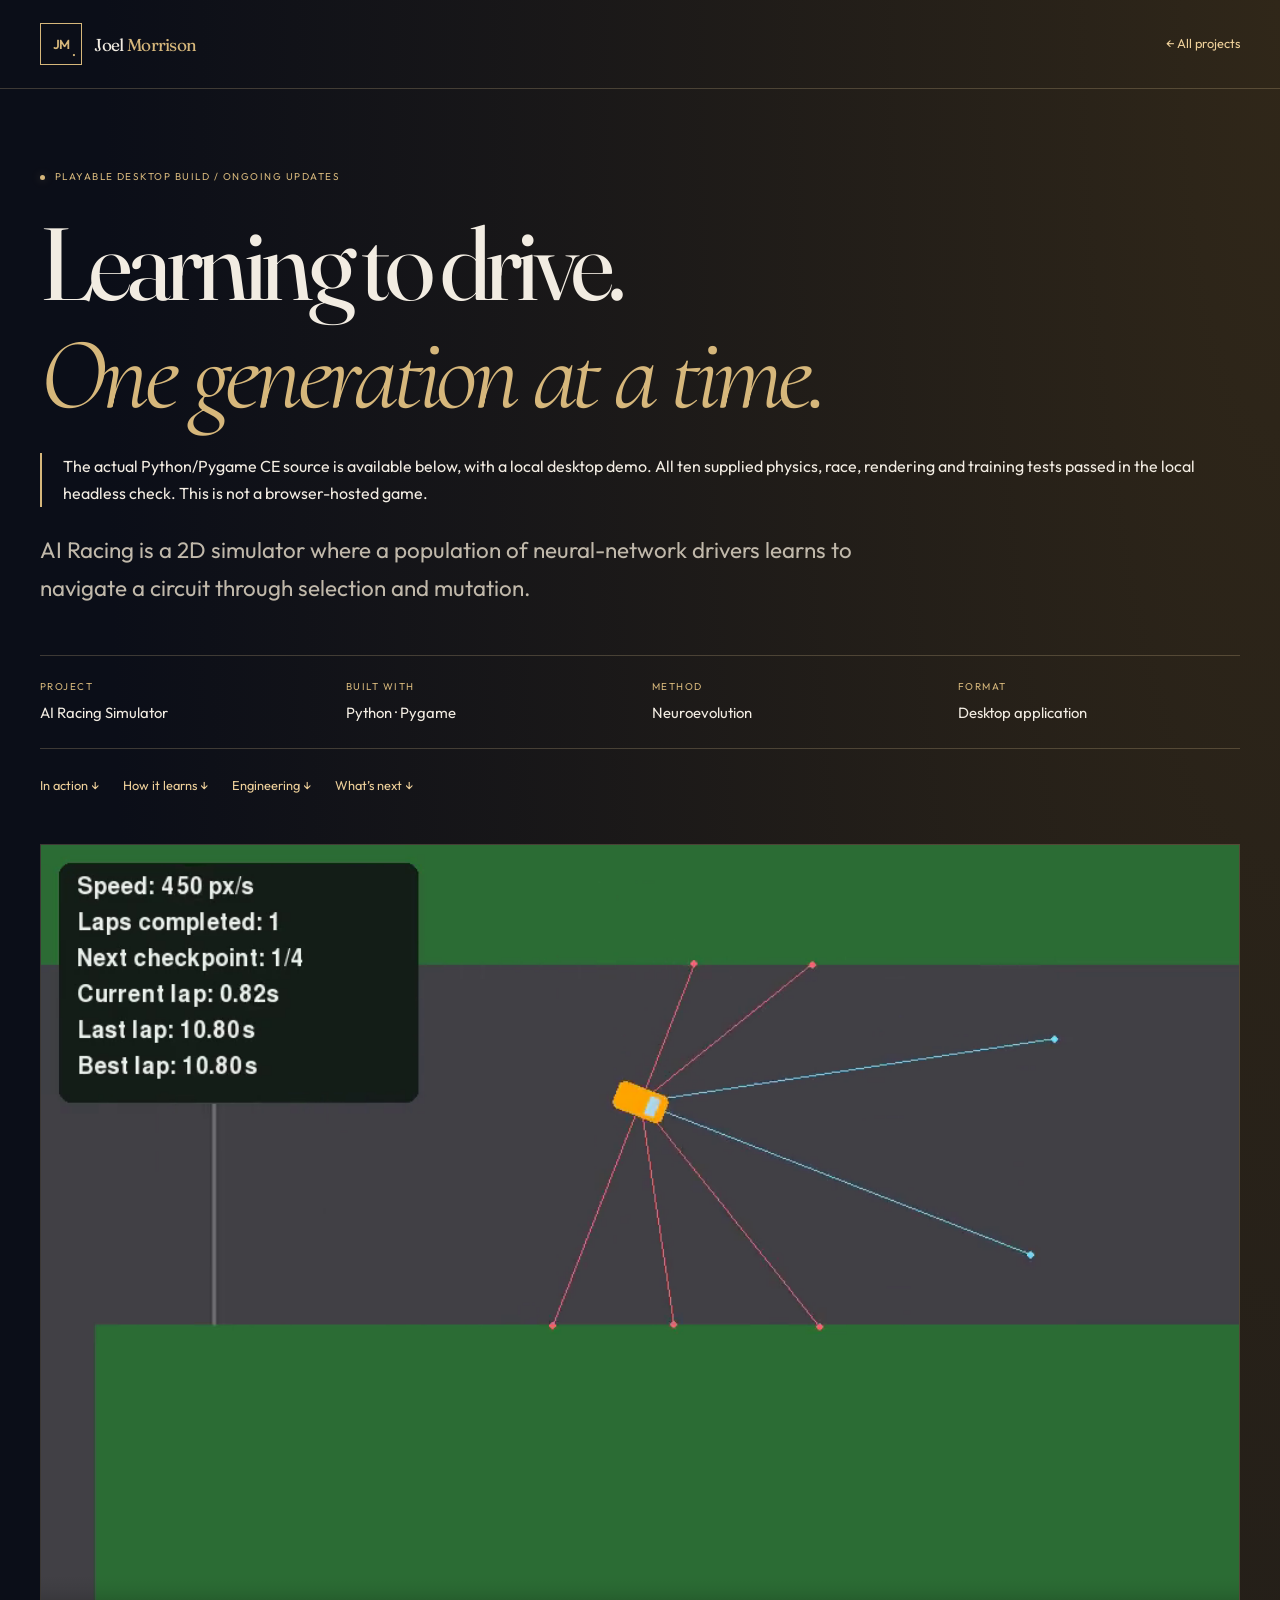
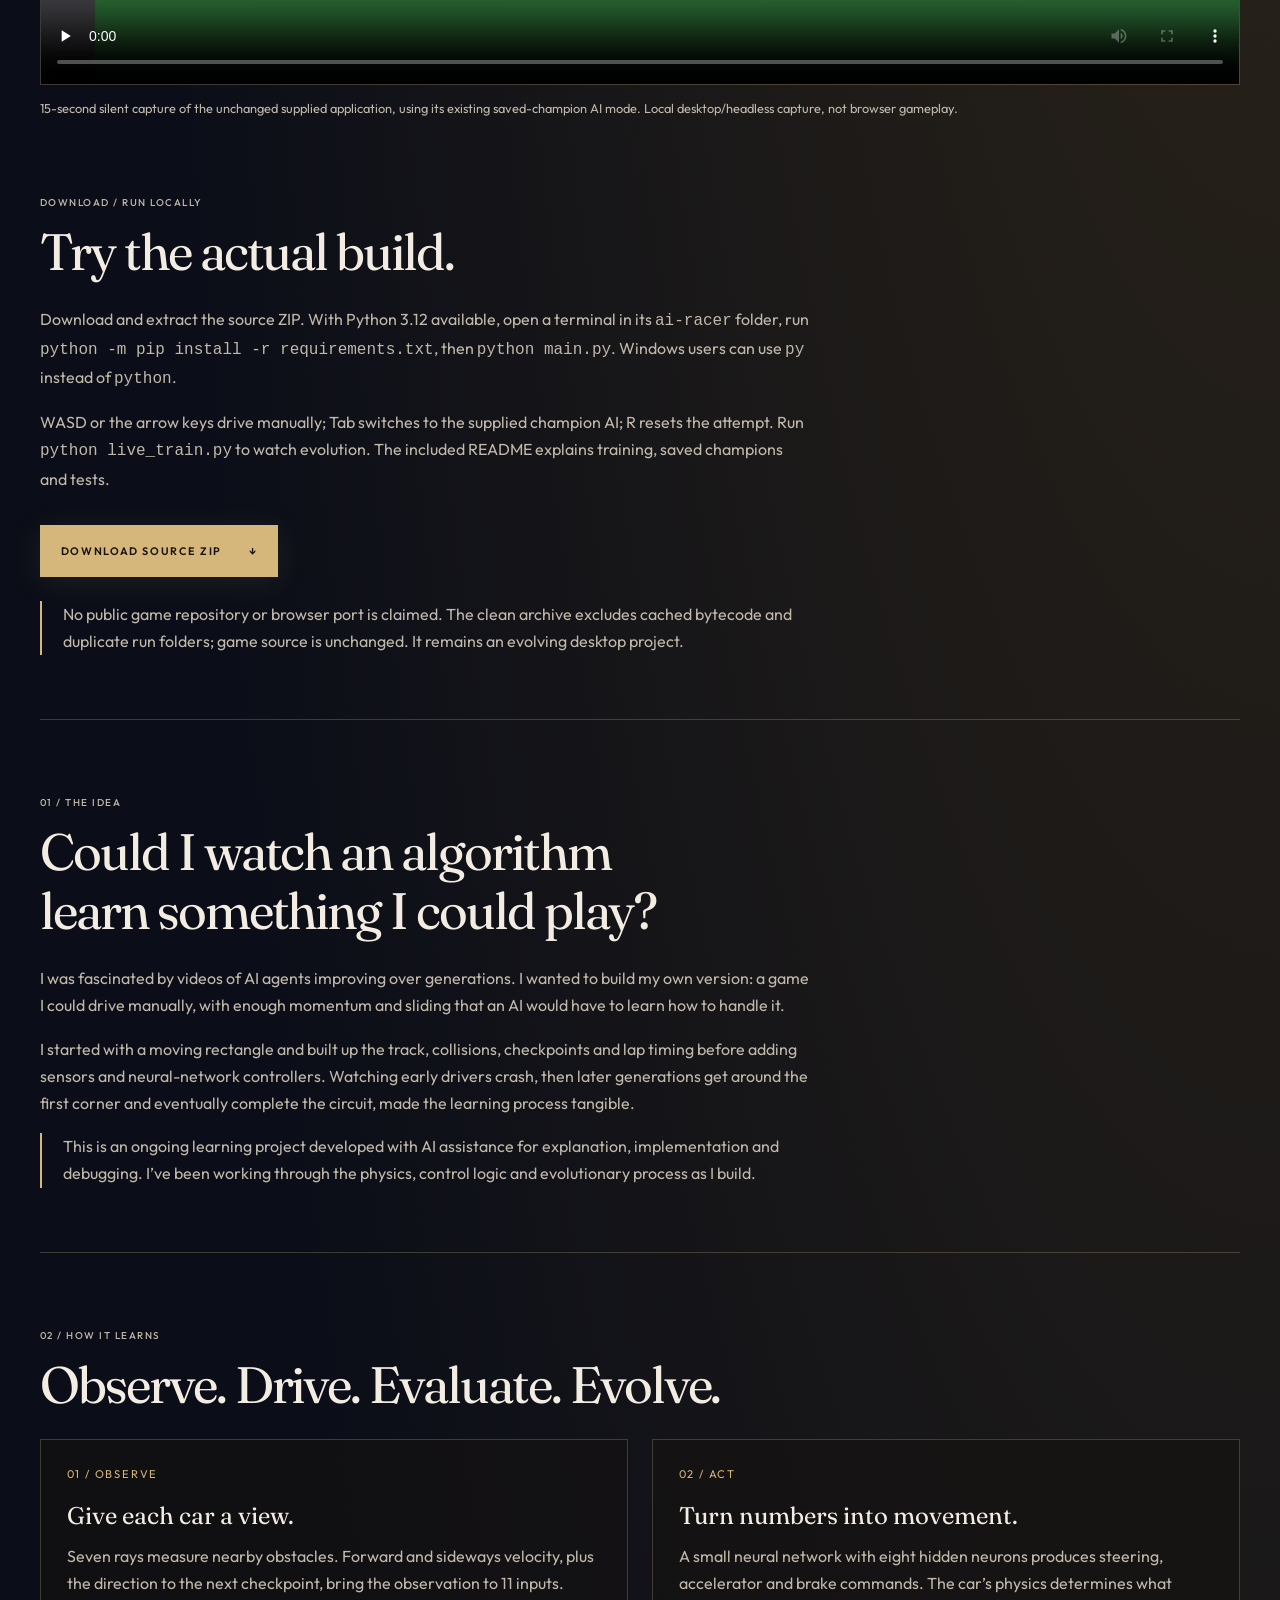
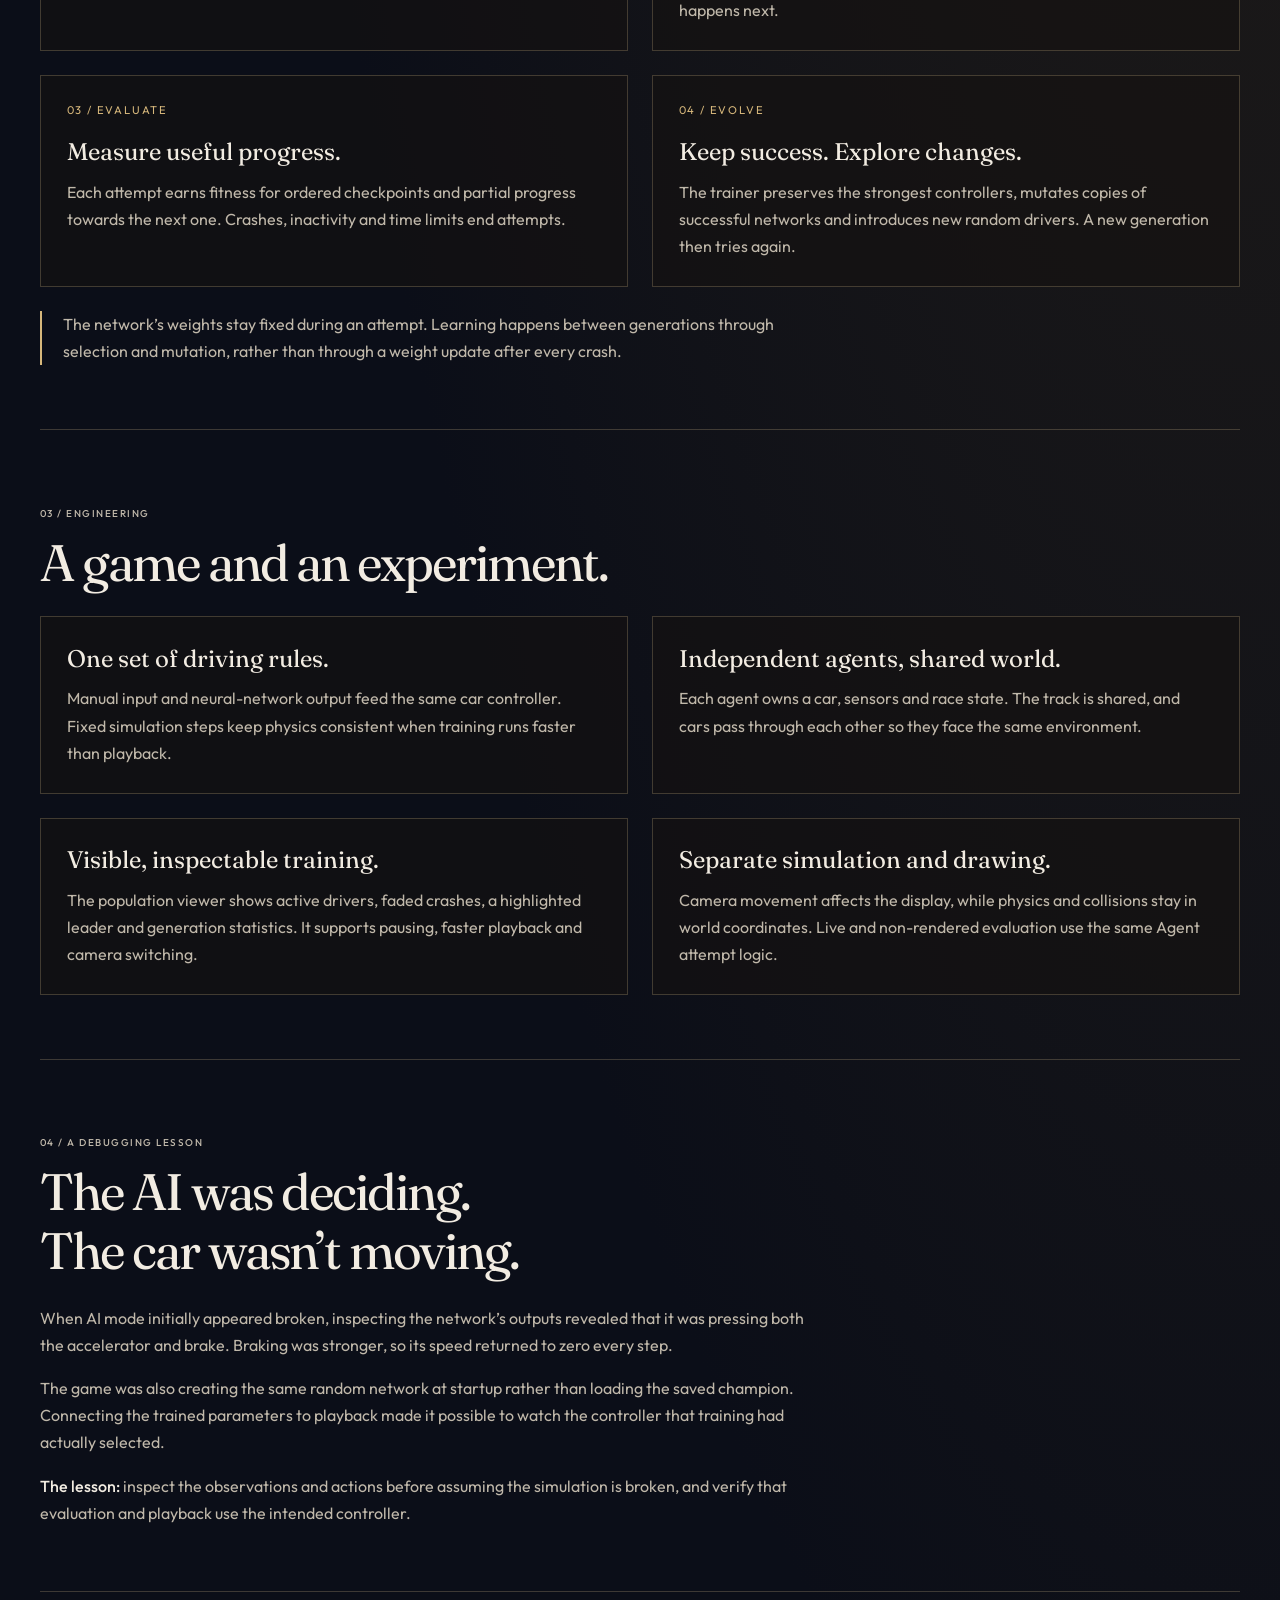
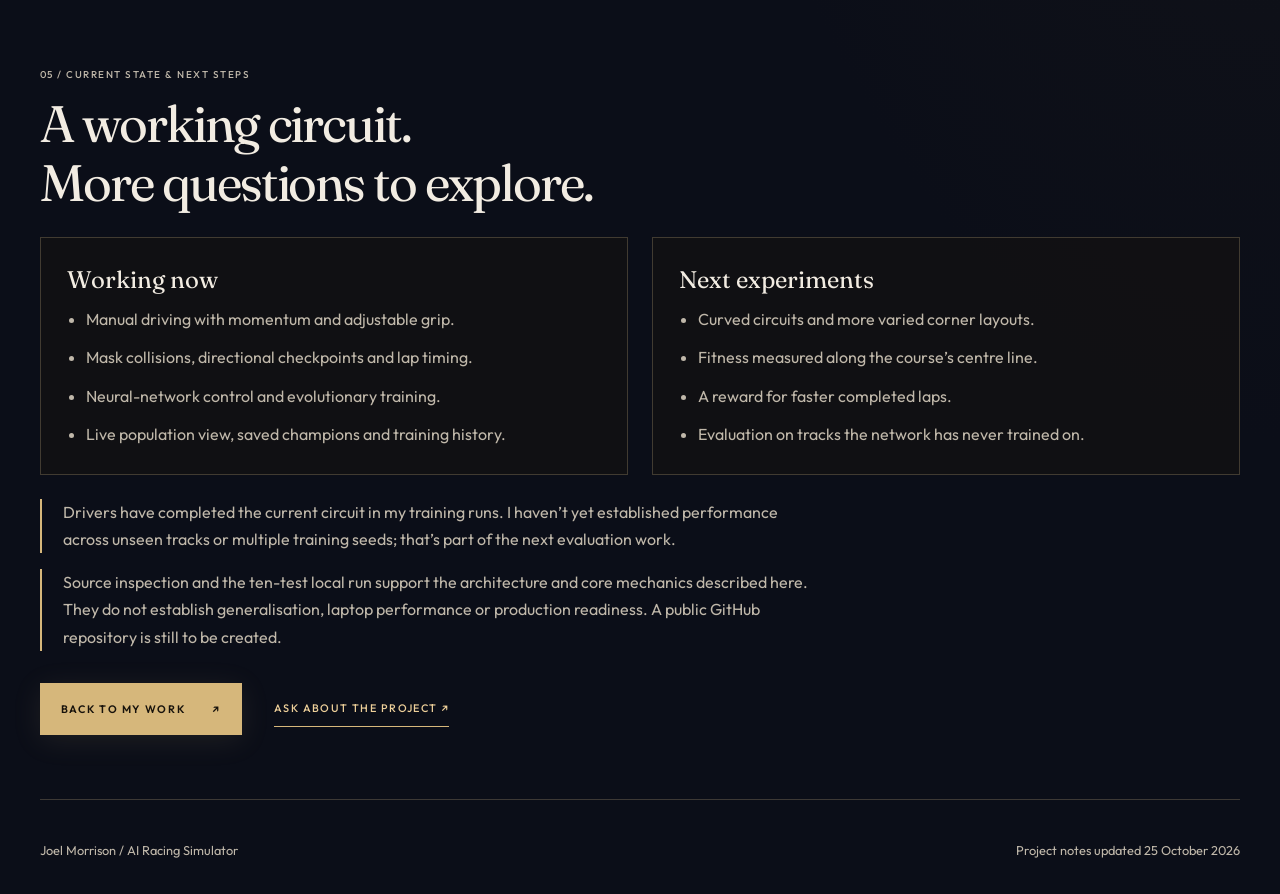
==== ai-racing.html @ 5476ebf3 "Add ASCII gradient redesign, AI Racer case study, Google AI Essentials" ====
<!doctype html>
<html lang="en">
<head>
  <meta charset="utf-8">
  <meta name="viewport" content="width=device-width, initial-scale=1">
  <meta name="theme-color" content="#100f0c">
  <title>AI Racing Simulator — Joel Morrison</title>
  <meta name="description" content="A Python racing simulator with custom driving physics, neural-network drivers and live evolutionary training. An ongoing project by Joel Morrison.">
  <link rel="canonical" href="https://joelmorrison121-cpu.github.io/ai-racing.html">
  <meta property="og:type" content="website">
  <meta property="og:title" content="AI Racing Simulator — Joel Morrison">
  <meta property="og:description" content="From random decisions to completing a circuit: a work-in-progress experiment in neuroevolution.">
  <meta property="og:url" content="https://joelmorrison121-cpu.github.io/ai-racing.html">
  <meta property="og:image" content="https://joelmorrison121-cpu.github.io/ai-racing-training.png">
  <meta name="twitter:card" content="summary_large_image">
  <link rel="icon" type="image/svg+xml" href="favicon.svg">
  <link rel="preconnect" href="https://fonts.googleapis.com">
  <link rel="preconnect" href="https://fonts.gstatic.com" crossorigin>
  <link href="https://fonts.googleapis.com/css2?family=Cormorant+Garamond:ital,wght@0,500;1,500&family=Fraunces:opsz,wght@9..144,400;9..144,500&family=Outfit:wght@400;500;600&display=swap" rel="stylesheet">
  <link rel="stylesheet" href="styles.css">
  <link rel="stylesheet" href="projects.css">
</head>
<body class="case-page">
  <a class="skip-link" href="#main">Skip to content</a>
  <header class="case-header"><div class="wrap">
    <a class="wordmark" href="index.html" aria-label="Joel Morrison, home"><span class="wordmark-mark" aria-hidden="true">JM<span>.</span></span><span>Joel <em>Morrison</em></span></a>
    <a href="index.html#projects">← All projects</a>
  </div></header>
  <main class="wrap" id="main">
    <section class="case-hero" aria-labelledby="project-title">
      <p class="project-state"><span class="state-dot" aria-hidden="true"></span> PLAYABLE DESKTOP BUILD / ONGOING UPDATES</p>
      <h1 id="project-title">Learning to drive.<br><em>One generation at a time.</em></h1>
      <p class="case-note">The actual Python/Pygame CE source is available below, with a local desktop demo. All ten supplied physics, race, rendering and training tests passed in the local headless check. This is not a browser-hosted game.</p>
      <p class="case-lede">AI Racing is a 2D simulator where a population of neural-network drivers learns to navigate a circuit through selection and mutation.</p>
      <dl class="case-facts">
        <div><dt>Project</dt><dd>AI Racing Simulator</dd></div>
        <div><dt>Built with</dt><dd>Python · Pygame</dd></div>
        <div><dt>Method</dt><dd>Neuroevolution</dd></div>
        <div><dt>Format</dt><dd>Desktop application</dd></div>
      </dl>
      <nav class="case-nav" aria-label="Project sections"><a href="#in-action">In action ↓</a><a href="#how-it-works">How it learns ↓</a><a href="#engineering">Engineering ↓</a><a href="#next">What’s next ↓</a></nav>
    </section>
    <figure class="case-figure" id="in-action">
      <video controls preload="none" poster="ai-racer-local.png" width="1000" height="700"><source src="ai-racer-demo.mp4" type="video/mp4"><p><a href="ai-racer-demo.mp4">Download the desktop demo</a></p></video>
      <figcaption>15-second silent capture of the unchanged supplied application, using its existing saved-champion AI mode. Local desktop/headless capture, not browser gameplay.</figcaption>
    </figure>
    <section class="case-section" id="run-locally" aria-labelledby="run-title">
      <p class="section-index">DOWNLOAD / RUN LOCALLY</p>
      <h2 id="run-title">Try the actual build.</h2>
      <p>Download and extract the source ZIP. With Python 3.12 available, open a terminal in its <code>ai-racer</code> folder, run <code>python -m pip install -r requirements.txt</code>, then <code>python main.py</code>. Windows users can use <code>py</code> instead of <code>python</code>.</p>
      <p>WASD or the arrow keys drive manually; Tab switches to the supplied champion AI; R resets the attempt. Run <code>python live_train.py</code> to watch evolution. The included README explains training, saved champions and tests.</p>
      <div class="hero-actions"><a class="button button-primary" href="ai-racer-source.zip" download>Download source ZIP <span aria-hidden="true">↓</span></a></div>
      <p class="case-note">No public game repository or browser port is claimed. The clean archive excludes cached bytecode and duplicate run folders; game source is unchanged. It remains an evolving desktop project.</p>
    </section>
    <section class="case-section" aria-labelledby="idea-title">
      <p class="section-index">01 / THE IDEA</p>
      <h2 id="idea-title">Could I watch an algorithm<br>learn something I could play?</h2>
      <p>I was fascinated by videos of AI agents improving over generations. I wanted to build my own version: a game I could drive manually, with enough momentum and sliding that an AI would have to learn how to handle it.</p>
      <p>I started with a moving rectangle and built up the track, collisions, checkpoints and lap timing before adding sensors and neural-network controllers. Watching early drivers crash, then later generations get around the first corner and eventually complete the circuit, made the learning process tangible.</p>
      <p class="case-note">This is an ongoing learning project developed with AI assistance for explanation, implementation and debugging. I’ve been working through the physics, control logic and evolutionary process as I build.</p>
    </section>
    <section class="case-section" id="how-it-works" aria-labelledby="learning-title">
      <p class="section-index">02 / HOW IT LEARNS</p>
      <h2 id="learning-title">Observe. Drive. Evaluate. Evolve.</h2>
      <div class="case-grid">
        <article class="case-box"><span class="step-index">01 / OBSERVE</span><h3>Give each car a view.</h3><p>Seven rays measure nearby obstacles. Forward and sideways velocity, plus the direction to the next checkpoint, bring the observation to 11 inputs.</p></article>
        <article class="case-box"><span class="step-index">02 / ACT</span><h3>Turn numbers into movement.</h3><p>A small neural network with eight hidden neurons produces steering, accelerator and brake commands. The car’s physics determines what happens next.</p></article>
        <article class="case-box"><span class="step-index">03 / EVALUATE</span><h3>Measure useful progress.</h3><p>Each attempt earns fitness for ordered checkpoints and partial progress towards the next one. Crashes, inactivity and time limits end attempts.</p></article>
        <article class="case-box"><span class="step-index">04 / EVOLVE</span><h3>Keep success. Explore changes.</h3><p>The trainer preserves the strongest controllers, mutates copies of successful networks and introduces new random drivers. A new generation then tries again.</p></article>
      </div>
      <p class="case-note">The network’s weights stay fixed during an attempt. Learning happens between generations through selection and mutation, rather than through a weight update after every crash.</p>
    </section>
    <section class="case-section" id="engineering" aria-labelledby="engineering-title">
      <p class="section-index">03 / ENGINEERING</p>
      <h2 id="engineering-title">A game and an experiment.</h2>
      <div class="case-grid">
        <article class="case-box"><h3>One set of driving rules.</h3><p>Manual input and neural-network output feed the same car controller. Fixed simulation steps keep physics consistent when training runs faster than playback.</p></article>
        <article class="case-box"><h3>Independent agents, shared world.</h3><p>Each agent owns a car, sensors and race state. The track is shared, and cars pass through each other so they face the same environment.</p></article>
        <article class="case-box"><h3>Visible, inspectable training.</h3><p>The population viewer shows active drivers, faded crashes, a highlighted leader and generation statistics. It supports pausing, faster playback and camera switching.</p></article>
        <article class="case-box"><h3>Separate simulation and drawing.</h3><p>Camera movement affects the display, while physics and collisions stay in world coordinates. Live and non-rendered evaluation use the same Agent attempt logic.</p></article>
      </div>
    </section>
    <section class="case-section" aria-labelledby="debug-title">
      <p class="section-index">04 / A DEBUGGING LESSON</p>
      <h2 id="debug-title">The AI was deciding.<br>The car wasn’t moving.</h2>
      <p>When AI mode initially appeared broken, inspecting the network’s outputs revealed that it was pressing both the accelerator and brake. Braking was stronger, so its speed returned to zero every step.</p>
      <p>The game was also creating the same random network at startup rather than loading the saved champion. Connecting the trained parameters to playback made it possible to watch the controller that training had actually selected.</p>
      <p><strong>The lesson:</strong> inspect the observations and actions before assuming the simulation is broken, and verify that evaluation and playback use the intended controller.</p>
    </section>
    <section class="case-section" id="next" aria-labelledby="next-title">
      <p class="section-index">05 / CURRENT STATE &amp; NEXT STEPS</p>
      <h2 id="next-title">A working circuit.<br>More questions to explore.</h2>
      <div class="case-grid">
        <article class="case-box"><h3>Working now</h3><ul class="case-list"><li>Manual driving with momentum and adjustable grip.</li><li>Mask collisions, directional checkpoints and lap timing.</li><li>Neural-network control and evolutionary training.</li><li>Live population view, saved champions and training history.</li></ul></article>
        <article class="case-box"><h3>Next experiments</h3><ul class="case-list"><li>Curved circuits and more varied corner layouts.</li><li>Fitness measured along the course’s centre line.</li><li>A reward for faster completed laps.</li><li>Evaluation on tracks the network has never trained on.</li></ul></article>
      </div>
      <p class="case-note">Drivers have completed the current circuit in my training runs. I haven’t yet established performance across unseen tracks or multiple training seeds; that’s part of the next evaluation work.</p>
      <p class="case-note">Source inspection and the ten-test local run support the architecture and core mechanics described here. They do not establish generalisation, laptop performance or production readiness. A public GitHub repository is still to be created.</p>
      <div class="hero-actions"><a class="button button-primary" href="index.html#projects">Back to my work <span aria-hidden="true">↗</span></a><a class="text-link" href="mailto:joelmorrison121@gmail.com">Ask about the project ↗</a></div>
    </section>
  </main>
  <footer class="case-footer wrap"><p>Joel Morrison / AI Racing Simulator</p><p>Project notes updated <time datetime="2026-10-25">25 October 2026</time></p></footer>
</body>
</html>
---- styles.css ----
/* Joel Morrison — plain static portfolio. No preprocessing required.
   Edit the design tokens below to change the entire site's palette. */

:root {
  color-scheme: dark;
  --bg: #0b0e18;
  --paper: #f3eee5;
  --ink: #f2ece2;
  --muted: #c0b8aa;
  --brass: #d6b77b;
  --brass-light: #eed09a;
  --line: rgba(238, 208, 154, 0.22);
  --font-display: "Cormorant Garamond", Georgia, serif;
  --font-head: "Fraunces", Georgia, serif;
  --font-body: "Outfit", system-ui, sans-serif;
  --ease: cubic-bezier(0.22, 1, 0.36, 1);
}

/* Reset and common typography */
*, *::before, *::after { box-sizing: border-box; }
html { scroll-behavior: smooth; scroll-padding-top: 6rem; }
body { margin: 0; min-width: 320px; background: var(--bg); color: var(--ink); font: 400 1rem/1.7 var(--font-body); overflow-x: clip; }
h1, h2, h3, p, dl, dd, ul, ol { margin: 0; }
ul, ol { padding: 0; list-style: none; }
a { color: inherit; text-decoration: none; }
button, summary { font: inherit; }
button { cursor: pointer; }
h1, h2, h3 { font-weight: 400; }
h2, h3 { font-family: var(--font-head); }
em { font-style: italic; font-weight: 400; }
::selection { background: var(--brass); color: var(--bg); }
:focus-visible { outline: 2px solid var(--brass-light); outline-offset: 5px; }
[hidden] { display: none !important; }
.wrap { width: min(100% - 5rem, 1240px); margin-inline: auto; }
.sr-only { position: absolute; width: 1px; height: 1px; padding: 0; margin: -1px; overflow: hidden; clip: rect(0, 0, 0, 0); white-space: nowrap; border: 0; }
.skip-link { position: fixed; top: -6rem; left: 1rem; z-index: 300; padding: 0.65rem 1rem; background: var(--brass-light); color: #17120b; font-weight: 600; }
.skip-link:focus { top: 1rem; }

/* The full-document GradientASCII field is blue/cyan; dark scrims protect copy.
   A static gradient remains visible without JavaScript or WebGL2. */
#ascii-root { position: fixed; inset: 0; z-index: 0; pointer-events: none; overflow: hidden; background: radial-gradient(ellipse at 65% 25%, #233e6c, #0b0e18 78%); }
#ascii-root::after { content: ""; position: absolute; inset: 0; background: linear-gradient(90deg, rgba(5, 8, 19, 0.62), rgba(5, 8, 19, 0.12) 90%), linear-gradient(rgba(5, 8, 19, 0.16), transparent 45%); }
#ascii-root canvas { display: block; width: 100%; height: 100%; }
#click-spark-canvas { position: fixed; inset: 0; width: 100%; height: 100%; z-index: 250; pointer-events: none; }
main, .site-footer { position: relative; z-index: 1; }
body.menu-open { overflow: hidden; }

/* Identity and fallback navigation */
.wordmark { display: inline-flex; align-items: center; gap: 0.8rem; white-space: nowrap; font: 400 1.08rem var(--font-head); letter-spacing: -0.04em; }
.wordmark em { font-style: normal; color: var(--brass); }
.wordmark-mark { position: relative; display: grid; place-items: center; width: 2.6rem; height: 2.6rem; border: 1px solid var(--brass); color: var(--brass); font: 600 0.82rem var(--font-body); letter-spacing: -0.1em; }
.wordmark-mark > span { position: absolute; right: 0.35rem; bottom: 0.35rem; line-height: 1; }
.site-header { position: relative; z-index: 90; background: rgba(16, 15, 12, 0.85); border-bottom: 1px solid var(--line); }
.header-inner { min-height: 5.5rem; display: flex; align-items: center; justify-content: space-between; gap: 1rem; }
.desktop-nav { display: flex; gap: 1.4rem; }
.desktop-nav a { color: var(--muted); font-size: 0.73rem; letter-spacing: 0.12em; text-transform: uppercase; }
.desktop-nav a:hover { color: var(--brass-light); }
.mobile-nav { display: none; }
.menu-enhanced .site-header { display: none; }

/* Staggered menu: native transitions reproduce the supplied layered timeline. */
.staggered-menu-wrapper { position: fixed; inset: 0; z-index: 100; pointer-events: none; }
.staggered-menu-header { position: absolute; inset: 0 0 auto; height: 5.5rem; padding: 0 max(2.5rem, calc((100vw - 1240px) / 2)); display: flex; align-items: center; justify-content: space-between; gap: 1rem; z-index: 20; border-bottom: 1px solid var(--line); background: rgba(16, 15, 12, 0.78); backdrop-filter: blur(10px); transition: background 0.35s, border-color 0.35s; }
.staggered-menu-header > a, .staggered-menu-header > button { pointer-events: auto; }
.header-context { font-size: 0.62rem; letter-spacing: 0.2em; color: var(--muted); }
.header-context > span { margin-left: 1.4rem; color: var(--brass); }
.sm-toggle { display: flex; align-items: center; gap: 0.75rem; padding: 0.6rem 0; border: 0; background: none; color: var(--ink); font: 500 0.76rem/1 var(--font-body); letter-spacing: 0.15em; text-transform: uppercase; transition: color 0.3s 0.2s; }
.sm-toggle-text { overflow: hidden; height: 1em; width: 3.7rem; }
.sm-toggle-text-inner { display: flex; flex-direction: column; transition: transform 0.75s var(--ease); }
.sm-toggle-text-inner > span { height: 1em; }
.sm-toggle-icon { position: relative; width: 17px; height: 17px; transition: transform 0.8s var(--ease); }
.sm-toggle-icon i { position: absolute; top: 50%; left: 0; height: 1px; width: 100%; background: currentColor; }
.sm-toggle-icon i:last-child { transform: rotate(90deg); }
.menu-scrim { position: absolute; inset: 0; background: rgba(8, 7, 5, 0.48); opacity: 0; transition: opacity 0.35s; pointer-events: none; }
.sm-prelayers, .staggered-menu-panel { position: absolute; inset: 0 0 0 auto; width: min(570px, 46vw); }
.sm-prelayers { z-index: 5; }
.sm-prelayers > span { position: absolute; inset: 0; transform: translateX(105%); background: #51402a; transition: transform 0.36s cubic-bezier(0.64, 0, 0.78, 0); }
.sm-prelayers > span:nth-child(2) { background: #a17a3d; }
.sm-prelayers > span:nth-child(3) { background: var(--brass); }
.staggered-menu-panel { z-index: 10; overflow-y: auto; padding: 8rem 3rem 2.5rem; background: var(--paper); color: #241d13; transform: translateX(105%); transition: transform 0.36s cubic-bezier(0.64, 0, 0.78, 0); pointer-events: none; }
.sm-panel-inner { display: flex; flex-direction: column; min-height: 100%; gap: 2rem; }
.sm-panel-title { display: flex; justify-content: space-between; border-bottom: 1px solid rgba(36, 29, 19, 0.23); padding-bottom: 1rem; font-size: 0.7rem; letter-spacing: 0.18em; text-transform: uppercase; color: #725531; }
.sm-panel-title > span { font-size: 1.4rem; line-height: 0.7; }
.sm-panel-list { display: flex; flex-direction: column; gap: 0.25rem; }
.sm-panel-list > li { overflow: hidden; }
.sm-panel-item { display: flex; align-items: baseline; justify-content: space-between; padding: 0.12em 0; font: 500 clamp(3rem, 5.5vw, 4.8rem)/1.08 var(--font-display); letter-spacing: -0.045em; }
.sm-panel-item-label { display: inline-block; transform: translateY(140%) rotate(10deg); transform-origin: left bottom; transition: transform 0.2s; }
.sm-panel-number { font: 500 0.68rem var(--font-body); letter-spacing: 0.1em; color: #725531; opacity: 0; transition: opacity 0.2s; }
.sm-panel-item:hover { color: #876333; }
.sm-panel-item:focus-visible, .sm-socials a:focus-visible { outline-color: #725531; outline-offset: -2px; }
.sm-socials { margin-top: auto; padding-top: 1.5rem; border-top: 1px solid rgba(36, 29, 19, 0.23); opacity: 0; transform: translateY(20px); transition: opacity 0.2s, transform 0.2s; }
.sm-socials-title { font-size: 0.64rem; letter-spacing: 0.12em; text-transform: uppercase; color: #725531; }
.sm-socials ul { display: flex; flex-wrap: wrap; gap: 1.3rem; margin-top: 1.2rem; font-size: 0.9rem; }
.sm-socials a:hover { color: #876333; }
.sm-signature { margin-top: 2.5rem; font: 400 1.1rem var(--font-display); }
.sm-signature > span { font: 400 0.7rem var(--font-body); color: #725531; }

/* Open and closed timelines are intentionally different, and safely reversible. */
[data-open="true"] .menu-scrim { opacity: 1; pointer-events: auto; }
[data-open="true"] .sm-prelayers > span { transform: translateX(0); transition: transform 0.62s var(--ease); }
[data-open="true"] .sm-prelayers > span:nth-child(2) { transition-delay: 0.07s; }
[data-open="true"] .sm-prelayers > span:nth-child(3) { transition-delay: 0.14s; }
[data-open="true"] .staggered-menu-panel { transform: translateX(0); transition: transform 0.72s var(--ease) 0.22s; pointer-events: auto; }
[data-open="true"] .sm-panel-item-label { transform: translateY(0) rotate(0); transition: transform 1s var(--ease); }
[data-open="true"] .sm-panel-list > li:nth-child(1) .sm-panel-item-label { transition-delay: 0.32s; }
[data-open="true"] .sm-panel-list > li:nth-child(2) .sm-panel-item-label { transition-delay: 0.42s; }
[data-open="true"] .sm-panel-list > li:nth-child(3) .sm-panel-item-label { transition-delay: 0.52s; }
[data-open="true"] .sm-panel-list > li:nth-child(4) .sm-panel-item-label { transition-delay: 0.62s; }
[data-open="true"] .sm-panel-list > li:nth-child(5) .sm-panel-item-label { transition-delay: 0.72s; }
[data-open="true"] .sm-panel-number { opacity: 1; transition: opacity 0.7s 0.6s; }
[data-open="true"] .sm-socials { opacity: 1; transform: translateY(0); transition: opacity 0.7s 0.56s, transform 0.8s var(--ease) 0.56s; }
[data-open="true"] .sm-toggle-text-inner { transform: translateY(-50%); }
[data-open="true"] .sm-toggle-icon { transform: rotate(225deg); }
[data-open="true"] .sm-toggle { color: #241d13; }
[data-open="true"] .staggered-menu-header { background: transparent; backdrop-filter: none; border-color: transparent; }
[data-open="true"] .header-context { opacity: 0; }

/* Hero: spacious asymmetry, a real serif name, technical details and archive art. */
.hero { min-height: max(800px, 100svh); display: flex; flex-direction: column; justify-content: space-between; padding-top: 9.5rem; padding-bottom: 2.1rem; }
.hero-topline { display: flex; align-items: center; justify-content: space-between; gap: 1rem; }
.eyebrow { display: flex; align-items: center; gap: 0.8rem; color: var(--brass-light); font-size: 0.68rem; font-weight: 500; letter-spacing: 0.17em; text-transform: uppercase; }
.eyebrow-line { display: block; width: 2.3rem; height: 1px; background: var(--brass); }
.hero-coordinate { color: var(--muted); font: 400 0.6rem ui-monospace, monospace; letter-spacing: 0.15em; }
.hero-layout { display: grid; grid-template-columns: minmax(0, 1.8fr) minmax(220px, 0.7fr); align-items: center; gap: 2rem; margin-top: 2.7rem; }
.tech-heading { max-width: none; font: 500 clamp(6.8rem, 13.5vw, 13.4rem)/0.83 var(--font-display); letter-spacing: -0.062em; }
.hero-name-line { position: relative; display: block; width: fit-content; max-width: 100%; padding-bottom: 0.035em; }
.hero-name-line.last { color: var(--brass-light); padding-top: 0.04em; }
.name-fallback { white-space: nowrap; }
.name-period { color: var(--brass); }
.tech-glyph { position: relative; display: inline; transition: color 0.3s, -webkit-text-stroke 0.3s; }
.tech-glyph.is-outlined { color: transparent; -webkit-text-stroke: 1px var(--brass-light); }
.tech-name-canvas { position: absolute; inset: 0; width: 100%; height: 100%; pointer-events: none; overflow: visible; }
.hero-meta { margin-top: 1.6rem; min-height: 1.5em; color: var(--brass); font-size: 0.67rem; letter-spacing: 0.16em; text-transform: uppercase; }
.type-slot { display: inline-block; min-height: 1.5em; white-space: nowrap; }
.eyebrow .type-slot { min-width: 21ch; }
.hero-meta .type-slot { min-width: 30ch; }
.type-cursor { margin-left: 0.12em; animation: cursor-blink 0.9s steps(2, start) infinite; }
@keyframes cursor-blink { to { visibility: hidden; } }
.hero-subline { margin-top: 1.8rem; font: 400 clamp(1.45rem, 2.4vw, 2.1rem)/1.3 var(--font-head); letter-spacing: -0.035em; }
.hero-subline em { color: var(--brass-light); }
.hero-description { margin-top: 1rem; max-width: 40ch; font-size: 0.95rem; line-height: 1.65; color: var(--muted); }
.hero-actions { display: flex; flex-wrap: wrap; align-items: center; gap: 2rem; margin-top: 2rem; }
.button { display: inline-flex; align-items: center; gap: 1.7rem; min-height: 3.25rem; padding: 0.8rem 1.3rem; font-size: 0.68rem; letter-spacing: 0.15em; font-weight: 600; text-transform: uppercase; transition: transform 0.3s var(--ease), background 0.3s, box-shadow 0.3s; }
.button-primary { background: var(--brass); color: #17120b; box-shadow: 0 5px 30px rgba(214, 183, 123, 0.1); }
.button:hover { transform: translateY(-3px); background: var(--brass-light); box-shadow: 0 8px 40px rgba(214, 183, 123, 0.2); }
.text-link { padding: 0.5rem 0; border-bottom: 1px solid var(--brass); color: var(--brass-light); font-size: 0.68rem; font-weight: 500; letter-spacing: 0.13em; text-transform: uppercase; }
.text-link > span { display: inline-block; margin-left: 0.6rem; transition: transform 0.3s; }
.text-link:hover > span { transform: translate(3px, -3px); }
.hero-aside { display: flex; flex-direction: column; gap: 3rem; align-items: center; }
.folder-scene { position: relative; width: 100%; min-height: 300px; display: flex; flex-direction: column; justify-content: center; align-items: center; }
.orbit { position: absolute; width: 275px; height: 275px; border: 1px solid rgba(214, 183, 123, 0.22); border-radius: 50%; pointer-events: none; }
.orbit-two { width: 230px; height: 230px; border-style: dashed; opacity: 0.65; }
.orbit-one::before { content: ""; position: absolute; top: 22%; left: 9%; width: 5px; height: 5px; background: var(--brass-light); border-radius: 50%; box-shadow: 0 0 15px var(--brass); }
.folder-annotation { position: absolute; top: 0; right: 0; color: var(--brass); font: 400 0.55rem/1.6 ui-monospace, monospace; letter-spacing: 0.1em; text-align: right; }
.folder { position: relative; width: 170px; z-index: 2; margin-top: 1.5rem; }
.folder summary { display: block; cursor: pointer; list-style: none; outline-offset: 12px; }
.folder summary::-webkit-details-marker { display: none; }
.folder-back { position: relative; display: block; width: 170px; height: 126px; border-radius: 3px 10px 10px 10px; background: #8e7346; transform: rotate(-9deg); filter: drop-shadow(0 22px 22px rgba(0, 0, 0, 0.48)); transition: transform 0.5s var(--ease); }
.folder-tab { position: absolute; left: 0; bottom: calc(100% - 1px); height: 17px; width: 63px; border-radius: 5px 7px 0 0; background: #8e7346; }
.folder-sheet { position: absolute; left: 14%; bottom: 24%; width: 74%; height: 90%; border-radius: 4px; background: #e1d4b9; border: 1px solid rgba(25, 20, 13, 0.18); transform-origin: bottom center; transition: transform 0.45s var(--ease); }
.sheet-two { background: #f2e9d9; transform: rotate(7deg); }
.sheet-three { background: #cbc2ae; transform: rotate(-7deg); }
.folder-sheet::before { content: ""; position: absolute; top: 22%; left: 18%; width: 53%; height: 2px; background: rgba(33, 28, 19, 0.25); box-shadow: 0 10px rgba(33, 28, 19, 0.18), 0 20px rgba(33, 28, 19, 0.13); }
.folder-front { position: absolute; inset: 23% 0 0; border-radius: 5px 5px 10px 10px; background: linear-gradient(145deg, #e6c58a, #b89557 78%); box-shadow: inset 0 2px rgba(255, 255, 255, 0.3); }
.folder-front > span { display: flex; justify-content: space-between; position: absolute; left: 15px; right: 15px; bottom: 17px; color: #594222; font-size: 0.52rem; font-weight: 600; letter-spacing: 0.17em; }
.folder:hover .folder-back, .folder[open] .folder-back { transform: rotate(-3deg) translateY(-10px); }
.folder:hover .sheet-two, .folder[open] .sheet-two { transform: rotate(12deg) translate(9px, -14px); }
.folder:hover .sheet-three, .folder[open] .sheet-three { transform: rotate(-14deg) translate(-7px, -11px); }
.folder-contents { position: absolute; top: 90%; left: 50%; width: 200px; transform: translateX(-50%); padding: 0.7rem; background: var(--paper); color: #251c11; border: 1px solid #a88c59; box-shadow: 0 12px 25px rgba(0, 0, 0, 0.42); }
.folder-contents a { display: block; padding: 0.5rem; font-size: 0.78rem; }
.folder-contents a:hover { background: #e7d6b7; }
.folder-caption { position: absolute; bottom: -0.5rem; color: var(--muted); font-size: 0.57rem; letter-spacing: 0.17em; }
.folder-caption > span { color: var(--brass); margin-right: 0.3rem; }
.hero-note { align-self: stretch; max-width: 290px; margin-inline: auto; padding-top: 1.2rem; border-top: 1px solid var(--line); }
.note-index { font-size: 0.59rem; color: var(--brass); letter-spacing: 0.17em; }
.hero-note p { margin-top: 0.7rem; font: 400 clamp(1.3rem, 2.1vw, 1.9rem)/1.3 var(--font-display); }
.hero-note em { color: var(--brass-light); }
.hero-bottomline { display: flex; align-items: end; justify-content: space-between; gap: 1rem; margin-top: 3rem; }
.scroll-cue { display: flex; align-items: center; gap: 0.8rem; font-size: 0.58rem; letter-spacing: 0.15em; text-transform: uppercase; color: var(--muted); }
.scroll-rule { height: 2rem; width: 1px; background: linear-gradient(transparent, var(--brass)); }
.interaction-note, .edition-label { font-size: 0.53rem; letter-spacing: 0.12em; color: var(--muted); }
.edition-label { color: var(--brass); }
.discipline-ribbon { border-block: 1px solid var(--line); background: rgba(12, 11, 8, 0.38); }
.discipline-ribbon .wrap { display: flex; align-items: center; justify-content: space-between; gap: 1rem; min-height: 5rem; }
.discipline-ribbon span { font-size: 0.8rem; letter-spacing: 0.19em; color: var(--brass-light); }
.discipline-ribbon span:nth-child(even) { font-size: 1.5rem; color: var(--brass); }

/* All sections are transparent: the live waves are the full-document backdrop.
   Only local reading surfaces get a translucent dark fill. */
.section { padding-block: clamp(5rem, 8vw, 8rem); scroll-margin-top: 4.5rem; border-bottom: 1px solid var(--line); background: transparent; }
.about-copy, .project-details, .skills-grid article, .experience-item {
  backdrop-filter: blur(14px);
  -webkit-backdrop-filter: blur(14px);
}
.section-heading { display: grid; grid-template-columns: 24% minmax(0, 1fr); gap: 2rem; margin-bottom: 3.5rem; }
.section-index { padding-top: 0.7rem; color: var(--brass); font-size: 0.62rem; font-weight: 500; letter-spacing: 0.15em; }
.section-index > span { margin-right: 0.4rem; font: italic 400 2.3rem/1 var(--font-display); letter-spacing: -0.03em; vertical-align: middle; }
h2 { font-size: clamp(2.8rem, 5.1vw, 5.3rem); line-height: 1.05; letter-spacing: -0.055em; }
h2 em { color: var(--brass-light); font-family: var(--font-display); font-size: 1.13em; letter-spacing: -0.035em; }
.heading-intro { max-width: 55ch; margin-top: 1.3rem; color: var(--muted); font-size: 0.97rem; }
.about-grid { display: grid; grid-template-columns: minmax(0, 1.5fr) minmax(200px, 0.65fr); gap: 3rem; padding-left: calc(24% + 2rem); }
.about-copy { padding: 1.5rem 1.8rem; background: rgba(12, 11, 8, 0.55); border-left: 1px solid rgba(214, 183, 123, 0.4); }
.about-copy p { color: var(--muted); font-size: 0.93rem; line-height: 1.85; margin-top: 1.2rem; }
.about-copy p:first-child { margin: 0; }
.about-copy .large-copy { color: var(--ink); font-size: 1.25rem; line-height: 1.65; }
.about-copy strong { color: var(--brass-light); font-weight: 500; }
.facts > div { padding: 0.85rem 0; border-bottom: 1px solid var(--line); }
.facts > div:first-child { border-top: 1px solid var(--line); }
.facts dt { color: var(--brass); font-size: 0.58rem; letter-spacing: 0.16em; text-transform: uppercase; }
.facts dd { margin-top: 0.25rem; font-size: 0.87rem; }

/* Project display: transparent warm drafting surface and offset paper mockup. */
.featured-project { display: grid; grid-template-columns: 1.15fr 1fr; min-height: 480px; border: 1px solid rgba(214, 183, 123, 0.36); box-shadow: 0 25px 70px rgba(0, 0, 0, 0.2); transition: border-color 0.4s; }
.featured-project:hover { border-color: rgba(238, 208, 154, 0.7); }
.project-art { display: flex; flex-direction: column; justify-content: space-between; min-height: 480px; padding: 1.8rem 2rem; overflow: hidden; background: linear-gradient(135deg, rgba(96, 76, 38, 0.44), rgba(14, 12, 8, 0.45)); background-image: linear-gradient(135deg, rgba(96, 76, 38, 0.44), rgba(14, 12, 8, 0.45)), linear-gradient(rgba(214, 183, 123, 0.05) 1px, transparent 1px), linear-gradient(90deg, rgba(214, 183, 123, 0.05) 1px, transparent 1px); background-size: auto, 32px 32px, 32px 32px; }
.art-topline, .art-bottomline { display: flex; justify-content: space-between; align-items: center; gap: 1rem; color: var(--brass-light); font-size: 0.6rem; letter-spacing: 0.18em; }
.art-bottomline > span { font-size: 2rem; line-height: 1; }
.quiz-window { position: relative; width: min(88%, 400px); margin: 1.8rem auto; background: var(--paper); color: #242019; border: 1px solid #b39b72; box-shadow: 24px 28px 45px rgba(0, 0, 0, 0.35); transform: rotate(-5deg); transition: transform 0.6s var(--ease); }
.featured-project:hover .quiz-window { transform: rotate(-2deg) translateY(-7px); }
.quiz-window-head { display: flex; justify-content: space-between; padding: 0.6rem 1rem; border-bottom: 1px solid #d0c4b1; font-size: 0.56rem; letter-spacing: 0.15em; }
.quiz-window-body { padding: 1.8rem 1.7rem 2rem; }
.quiz-progress { color: #80663d; font-size: 0.55rem; letter-spacing: 0.16em; }
.quiz-window-body p { margin: 1rem 0 1.6rem; font: 400 clamp(1.8rem, 3vw, 2.7rem)/1.1 var(--font-head); letter-spacing: -0.05em; }
.quiz-window-body p em { color: #917041; }
.quiz-answer { display: flex; justify-content: space-between; gap: 0.8rem; padding: 0.75rem; border: 1px solid #ac8b58; background: #e4d8c2; font-size: 0.62rem; }
.quiz-answer + .quiz-answer { margin-top: 0.5rem; }
.muted-answer { background: transparent; border-color: #d3c8b6; }
.project-details { display: flex; flex-direction: column; align-items: start; padding: 2.5rem 3rem; background: rgba(12, 11, 8, 0.66); }
.project-state { display: flex; align-items: center; gap: 0.6rem; color: var(--brass); font-size: 0.62rem; letter-spacing: 0.15em; }
.state-dot { width: 5px; height: 5px; border-radius: 50%; background: var(--brass); box-shadow: 0 0 10px rgba(214, 183, 123, 0.3); }
.project-number { margin-top: auto; padding-top: 2rem; color: var(--muted); font-size: 0.58rem; letter-spacing: 0.15em; }
.project-details h3 { font-size: clamp(3rem, 5vw, 5rem); letter-spacing: -0.06em; line-height: 1.2; margin-top: 0.5rem; }
.title-period { color: var(--brass); }
.project-description { margin-top: 1rem; max-width: 42ch; color: var(--muted); font-size: 0.93rem; line-height: 1.8; }
.tag-list { display: flex; flex-wrap: wrap; gap: 0.5rem; margin-top: 1.7rem; }
.tag-list li { padding: 0.25rem 0.5rem; border: 1px solid rgba(214, 183, 123, 0.3); font-size: 0.6rem; letter-spacing: 0.1em; text-transform: uppercase; color: var(--brass-light); }
.project-note { border-top: 1px solid var(--line); padding-top: 1rem; margin-top: 1.5rem; color: var(--muted); font-size: 0.75rem; }
.project-endnote { display: flex; align-items: center; justify-content: space-between; gap: 1rem; padding: 1.8rem 0; }
.project-endnote > span { color: var(--brass); font-size: 0.6rem; letter-spacing: 0.15em; }
.project-endnote p { color: var(--muted); font-size: 0.84rem; }
.project-endnote > span:last-child { font-size: 1.3rem; }

/* Toolkit and experience: a change of scale, not another generic card grid. */
.skills-grid { display: grid; grid-template-columns: repeat(3, minmax(0, 1fr)); border: 1px solid var(--line); }
.skills-grid article { padding: 1.6rem 1.9rem 2.4rem; border-right: 1px solid var(--line); background: rgba(12, 11, 8, 0.45); transition: background 0.3s; }
.skills-grid article:last-child { border: 0; }
.skills-grid article:hover { background: rgba(80, 64, 33, 0.32); }
.skill-top { display: flex; align-items: center; justify-content: space-between; gap: 1rem; }
.skill-index { color: var(--brass); font-size: 0.57rem; letter-spacing: 0.15em; }
.skill-symbol { color: var(--brass); font: 400 2rem var(--font-display); opacity: 0.85; }
.skills-grid h3 { margin-top: 2.4rem; font-size: 1.6rem; letter-spacing: -0.04em; }
.skills-grid p { color: var(--muted); margin-top: 0.8rem; max-width: 30ch; font-size: 0.86rem; line-height: 1.9; }
.experience-list { border-top: 1px solid var(--line); }
.experience-item { display: grid; grid-template-columns: 24% 1fr 2rem; gap: 2rem; padding: 2rem 0; border-bottom: 1px solid var(--line); background: rgba(12, 11, 8, 0.25); }
.experience-type { font-size: 0.6rem; color: var(--brass); letter-spacing: 0.14em; padding-top: 0.5rem; }
.experience-item h3 { font-size: clamp(1.5rem, 2.6vw, 2.2rem); letter-spacing: -0.04em; line-height: 1.3; }
.experience-item h3 span { color: var(--brass-light); }
.experience-item p { max-width: 60ch; margin-top: 0.8rem; color: var(--muted); font-size: 0.91rem; }
.experience-arrow { color: var(--brass); font-size: 1.5rem; }

/* A luminous, warm-on-dark closing section still shows the waves behind it. */
.contact-wrap { display: grid; grid-template-columns: 24% minmax(0, 1fr); gap: 2rem; }
.contact-flower { display: block; margin-top: 2.5rem; color: var(--brass); font: 400 8rem/1 var(--font-display); opacity: 0.7; }
.contact-kicker { margin-bottom: 1.5rem; color: var(--brass); font-size: 0.6rem; letter-spacing: 0.15em; }
.contact-content h2 { font-size: clamp(3.2rem, 6.4vw, 6.5rem); }
.contact-content > p:not(.contact-kicker) { max-width: 47ch; color: var(--muted); margin-top: 1.8rem; font-size: 0.95rem; }
.contact-methods { width: min(100%, 670px); margin-top: 2.5rem; border-top: 1px solid var(--line); }
.contact-methods a { display: flex; justify-content: space-between; align-items: center; gap: 1rem; padding: 1.2rem 0; border-bottom: 1px solid var(--line); color: var(--ink); font-size: clamp(0.85rem, 1.5vw, 1.15rem); line-height: 1.5; overflow-wrap: anywhere; transition: padding 0.3s var(--ease), background 0.3s; }
.contact-methods a:hover { padding-inline: 0.75rem; background: rgba(214, 183, 123, 0.1); }
.contact-methods a > span:first-child { display: grid; gap: 0.4rem; }
.contact-methods small { color: var(--brass); font-size: 0.56rem; letter-spacing: 0.16em; }
.contact-methods a > span:last-child { flex-shrink: 0; font-size: 1.6rem; color: var(--brass-light); }
.site-footer { background: rgba(12, 11, 8, 0.28); }
.footer-inner { display: flex; align-items: center; justify-content: space-between; gap: 1rem; min-height: 6.5rem; }
.footer-brand { color: var(--ink); font: 400 2rem var(--font-head); letter-spacing: -0.1em; }
.footer-brand > span { color: var(--brass); }
.footer-inner p { color: var(--muted); font-size: 0.66rem; }
.footer-location { margin-left: 1rem; }
.back-to-top { color: var(--brass-light); font-size: 0.6rem; text-transform: uppercase; letter-spacing: 0.13em; }

/* Reveal only once; content is visible by default and never depends on a script. */
.reveal-ready { opacity: 0; transform: translateY(20px); }
.reveal-ready.is-visible { opacity: 1; transform: none; transition: opacity 0.8s var(--ease), transform 0.9s var(--ease); }

@media (max-width: 1050px) {
  .hero-layout { grid-template-columns: minmax(0, 1.6fr) minmax(180px, 0.7fr); gap: 1rem; }
  .tech-heading { font-size: 13.5vw; }
  .orbit-one { width: 230px; height: 230px; }
  .orbit-two { width: 200px; height: 200px; }
  .about-grid { padding-left: 0; }
  .project-details { padding: 2rem; }
  .skills-grid article { padding-inline: 1.25rem; }
  .skills-grid h3 { font-size: 1.3rem; }
  .interaction-note { display: none; }
  .header-context { display: none; }
}
@media (max-width: 740px) {
  .wrap { width: min(100% - 2.5rem, 1240px); }
  .header-inner, .staggered-menu-header { min-height: 4.5rem; height: 4.5rem; }
  .staggered-menu-header { padding-inline: 1.25rem; }
  .wordmark { font-size: 0.95rem; gap: 0.6rem; }
  .wordmark-mark { width: 2.2rem; height: 2.2rem; }
  .desktop-nav { display: none; }
  .mobile-nav { display: block; }
  .mobile-nav summary { list-style: none; cursor: pointer; color: var(--brass-light); font-size: 0.8rem; }
  .mobile-nav nav { position: absolute; top: 100%; right: 0; width: min(100vw, 350px); padding: 1rem; background: var(--paper); color: #241d13; }
  .mobile-nav nav a { display: block; padding: 0.5rem; }
  .sm-prelayers, .staggered-menu-panel { width: 100vw; }
  .staggered-menu-panel { padding: 6rem 1.6rem 2rem; }
  .sm-panel-item { font-size: clamp(2.8rem, 11vw, 4rem); }
  .sm-panel-inner { gap: 1.5rem; }
  [data-open="true"] .sm-logo { color: #241d13; }
  [data-open="true"] .sm-logo em, [data-open="true"] .wordmark-mark { color: #725531; }
  [data-open="true"] .wordmark-mark { border-color: #725531; }
  .hero { padding-top: 7.5rem; min-height: auto; padding-bottom: 2rem; }
  .hero-coordinate { font-size: 0.45rem; }
  .hero-layout { display: flex; flex-direction: column; align-items: stretch; gap: 2.8rem; margin-top: 2.4rem; }
  .tech-heading { font-size: 19vw; }
  .hero-meta { font-size: 0.6rem; margin-top: 1.1rem; }
  .hero-subline { font-size: 1.75rem; margin-top: 1.5rem; }
  .hero-description { font-size: 0.9rem; max-width: 40ch; }
  .hero-aside { flex-direction: row; gap: 1.2rem; }
  .folder-scene { width: 52%; min-height: 220px; }
  .folder { transform: scale(0.75); }
  .orbit-one { width: 190px; height: 190px; }
  .orbit-two { width: 160px; height: 160px; }
  .folder-annotation { display: none; }
  .folder-caption { font-size: 0.45rem; bottom: 0.25rem; letter-spacing: 0.08em; }
  .hero-note { width: 48%; align-self: center; margin: 0; }
  .hero-note p { font-size: 1.4rem; }
  .hero-note .note-index { font-size: 0.5rem; letter-spacing: 0.1em; }
  .hero-bottomline { margin-top: 2rem; }
  .discipline-ribbon .wrap { gap: 0.6rem; min-height: 4rem; }
  .discipline-ribbon span { font-size: 0.47rem; letter-spacing: 0.08em; }
  .discipline-ribbon span:nth-child(even) { font-size: 1rem; }
  .section { padding-block: 4.5rem; }
  .section-heading { grid-template-columns: 1fr; gap: 1rem; margin-bottom: 2.5rem; }
  .section-index { padding: 0; }
  .section-index > span { font-size: 1.7rem; }
  h2 { font-size: clamp(2.5rem, 8vw, 3.6rem); }
  .heading-intro { font-size: 0.9rem; }
  .about-grid { grid-template-columns: 1fr; gap: 2rem; }
  .about-copy { padding: 1rem 1.2rem; }
  .about-copy .large-copy { font-size: 1.15rem; }
  .facts { display: grid; grid-template-columns: 1fr 1fr; gap: 0 1.3rem; }
  .facts > div:first-child { border-top: 0; }
  .featured-project { grid-template-columns: 1fr; }
  .project-art { min-height: 390px; padding: 1.4rem; }
  .quiz-window { width: 82%; }
  .project-details { min-height: 370px; padding: 1.6rem; }
  .project-endnote { flex-wrap: wrap; gap: 0.5rem; }
  .project-endnote > span:last-child { display: none; }
  .project-endnote p { width: 100%; font-size: 0.8rem; }
  .skills-grid { grid-template-columns: 1fr; }
  .skills-grid article { border-right: 0; border-bottom: 1px solid var(--line); padding: 1.3rem 1.5rem 1.8rem; }
  .skills-grid h3 { margin-top: 1rem; font-size: 1.6rem; }
  .skills-grid p { max-width: none; }
  .experience-item { grid-template-columns: 1fr 1.5rem; gap: 0.7rem; padding-block: 1.5rem; }
  .experience-type { grid-column: 1 / -1; }
  .contact-wrap { grid-template-columns: 1fr; gap: 1.7rem; }
  .contact-flower { display: none; }
  .contact-content h2 { font-size: clamp(3rem, 10vw, 4rem); }
  .contact-kicker { font-size: 0.52rem; }
  .footer-location { display: none; }
}
@media (max-width: 380px) {
  .hero-coordinate { display: none; }
  .hero-actions { gap: 1.2rem; }
  .hero-note p { font-size: 1.15rem; }
  .orbit-one { width: 155px; height: 155px; }
  .orbit-two { width: 130px; height: 130px; }
  .folder { transform: scale(0.6); }
  .facts { grid-template-columns: 1fr; }
  .quiz-window { width: 95%; }
  .quiz-window-body { padding: 1.4rem 1.2rem; }
  .discipline-ribbon span { font-size: 0.42rem; }
}
@media (prefers-reduced-motion: reduce) {
  html { scroll-behavior: auto; }
  *, *::before, *::after { animation: none !important; transition: none !important; }
  #click-spark-canvas, .tech-name-canvas, .type-cursor, .interaction-note { display: none; }
  .reveal-ready { opacity: 1; transform: none; }
  .tech-glyph.is-outlined { color: inherit; -webkit-text-stroke: 0; }
}

/* October 2026: sourced recruitment content and real project media. */
.hero-socials { display: flex; flex-wrap: wrap; gap: 1.6rem; margin-top: 1.25rem; }
.hero-socials a { color: var(--brass-light); font-size: .78rem; border-bottom: 1px solid var(--line); padding: .3rem 0; }
.hero-socials a:hover { border-color: var(--brass-light); }
.hero-description { max-width: 48ch; color: var(--ink); }
.portfolio-project { margin-top: 2rem; }
.project-capture { margin: 0; padding: 1.5rem; display: flex; flex-direction: column; justify-content: center; gap: 1.4rem; background: rgba(9,13,24,.68); }
.project-capture img { display: block; width: 100%; height: auto; border: 1px solid rgba(214,183,123,.25); }
.project-capture figcaption { font-size: .72rem; color: var(--muted); line-height: 1.65; }
.project-details h3 { margin-top: 1.5rem; }
.project-details > .text-link { margin-top: 1.4rem; }
.project-details .project-note { width: 100%; margin-top: auto; }
.project-links { display: flex; flex-wrap: wrap; gap: 1rem 1.5rem; margin-top: 1.5rem; }
.demo-disclosure { width: 100%; margin-block: 1.2rem; border: 1px solid var(--line); background: rgba(9,13,24,.65); }
.demo-disclosure summary { display: flex; justify-content: space-between; align-items: center; gap: 1rem; padding: .7rem 1rem; cursor: pointer; color: var(--brass-light); font-size: .78rem; }
.demo-disclosure video { width: 100%; height: auto; display: block; }
.demo-disclosure p { font-size: .7rem; padding: .7rem 1rem; color: var(--muted); }
.hackathon-projects { display: grid; grid-template-columns: 1fr 1fr; margin-top: 2rem; border: 1px solid var(--line); }
.hackathon-projects article { padding: 2rem; background: rgba(9,13,24,.68); }
.hackathon-projects article + article { border-left: 1px solid var(--line); }
.hackathon-projects h3 { font-size: 2.4rem; margin: .8rem 0; }
.hackathon-projects p:not(.project-state) { color: var(--muted); font-size: .9rem; }
.hackathon-projects .project-event { color: var(--brass-light); margin-top: 1rem; }
.hackathon-projects .evidence-note { border-top: 1px solid var(--line); padding-top: 1rem; margin-top: 1rem; font-size: .75rem; }
.skill-evidence { border-top: 1px solid var(--line); }
.skill-evidence li { display: grid; grid-template-columns: 24% minmax(0,1fr) auto; gap: 1.5rem; padding: 1.3rem 1.2rem; border-bottom: 1px solid var(--line); background: rgba(9,13,24,.7); align-items: baseline; }
.skill-evidence strong { font-weight: 500; color: var(--ink); }
.skill-evidence a { font-size: .85rem; color: var(--brass-light); text-underline-offset: .25rem; }
.skill-evidence a:hover { text-decoration: underline; }
.skill-evidence li > span { font-size: .6rem; text-transform: uppercase; letter-spacing: .06em; color: var(--muted); }
.section-heading > div { background: rgba(5,8,19,.48); padding: 1.3rem 1.6rem; border-left: 1px solid var(--line); }
.education-record { margin-left: calc(24% + 2rem); padding: 2.3rem; background: rgba(9,13,24,.72); border: 1px solid var(--line); }
.education-record h3 { margin: 1rem 0 .8rem; font-size: clamp(1.65rem,3vw,2.6rem); line-height: 1.3; letter-spacing: -.04em; }
.education-record h3 span { color: var(--brass-light); }
.education-record p:not(.project-state) { color: var(--muted); font-size: .9rem; }
.education-record h4 { margin: 1.8rem 0 .8rem; font-size: .63rem; font-weight: 500; letter-spacing: .12em; text-transform: uppercase; color: var(--brass); }
.module-list { display: flex; flex-wrap: wrap; gap: .5rem; margin-bottom: 1.5rem; }
.module-list li { border: 1px solid var(--line); padding: .4rem .75rem; font-size: .78rem; }
.certification { display: flex; align-items: center; gap: 2rem; margin: 2rem 0 0 calc(24% + 2rem); padding: 2rem; border: 1px solid var(--line); background: rgba(9,13,24,.72); }
.certification-mark { flex-shrink: 0; width: 4rem; height: 4rem; display: grid; place-items: center; position: relative; border: 1px solid var(--brass); font: 400 2.8rem/1 var(--font-display); color: var(--brass-light); }
.certification-mark span { position: absolute; bottom: -.35rem; right: -.45rem; background: var(--bg); padding: .1rem .3rem; font: 400 .6rem var(--font-body); }
.certification h3 { margin-top: .4rem; font-size: 1.65rem; line-height: 1.3; }
.certification p:not(.project-state) { margin-top: .4rem; color: var(--muted); font-size: .75rem; }
.certification .text-link { margin-left: auto; flex-shrink: 0; }
.activity-summary { margin-top: 2rem; margin-left: calc(24% + 2rem); padding: 1.5rem 2rem; border: 1px solid var(--line); background: rgba(9,13,24,.7); }
.activity-summary h3 { margin-top: .5rem; font-size: 1.8rem; }
.activity-summary p:not(.project-state) { margin-top: .7rem; font-size: .87rem; color: var(--muted); }
.activity-summary a { color: var(--brass-light); text-decoration: underline; text-underline-offset: 3px; }
.cv-note { font-size: .7rem !important; margin-top: 1rem !important; }
.sm-panel-item { font-size: clamp(2.6rem,5vw,4.2rem); }
[data-open="true"] .sm-panel-list > li:nth-child(6) .sm-panel-item-label { transition-delay: .82s; }
@media (max-width: 1050px) {
  .education-record, .certification, .activity-summary { margin-left: 0; }
  .certification { flex-wrap: wrap; }
  .certification .text-link { margin-left: 0; }
  .skill-evidence li { grid-template-columns: 22% minmax(0,1fr); gap: .5rem 1rem; }
  .skill-evidence li > span { grid-column: 2; }
}
@media (max-width: 740px) {
  .project-capture { padding: 1.1rem; }
  .project-details { min-height: 0; }
  .project-details .project-note { margin-top: 1.5rem; }
  .hackathon-projects { grid-template-columns: 1fr; }
  .hackathon-projects article { padding: 1.5rem; }
  .hackathon-projects article + article { border-left: 0; border-top: 1px solid var(--line); }
  .skill-evidence li { padding-inline: .9rem; grid-template-columns: 1fr; }
  .skill-evidence li > span { grid-column: auto; }
  .education-record, .certification, .activity-summary { padding: 1.5rem; }
  .certification { gap: 1.2rem; }
  .sm-panel-item { font-size: clamp(2.5rem,10vw,3.7rem); }
}

/* Prototype scope and lessons: readable disclosures, not invented live demos. */
.evidence-disclosure { margin-top: 1.2rem; border-block: 1px solid var(--line); }
.evidence-disclosure summary { padding: .85rem 0; color: var(--brass-light); font-size: .78rem; cursor: pointer; display: flex; justify-content: space-between; gap: 1rem; }
.evidence-disclosure p { margin: .8rem 0; font-size: .8rem !important; }
.hackathon-projects .project-links { margin-block: 1.2rem; }
.hackathon-projects .tag-list { margin-top: 1rem; }
.hackathon-shot { margin: 1.2rem 0; }
.hackathon-shot img { width: 100%; height: auto; display: block; border: 1px solid var(--line); }
.hackathon-shot figcaption { font-size: .7rem; color: var(--muted); margin-top: .5rem; }
---- projects.css ----
/* Project additions. Original portfolio styling and animations remain in place. */
.racing-feature { margin-bottom: 2rem; }
.racing-art { gap: 2rem; }
.racing-image-link { display: block; border: 1px solid var(--line); box-shadow: 0 16px 40px #0005; }
.racing-image-link img { display: block; width: 100%; height: auto; }
.racing-cta { margin-top: 1.5rem; }
.case-page { background: radial-gradient(ellipse at top right, #302719, var(--bg) 65%); }
.case-header { position: relative; z-index: 2; border-bottom: 1px solid var(--line); }
.case-header .wrap { display: flex; justify-content: space-between; align-items: center; gap: 1rem; min-height: 88px; }
.case-header a:last-child { font-size: .8rem; color: var(--brass-light); }
.case-hero { padding-block: 5rem 3rem; }
.case-hero h1 { font: 400 clamp(3.2rem, 8vw, 7.4rem)/1.05 var(--font-head); letter-spacing: -.055em; max-width: 13ch; margin-top: 1.5rem; }
.case-hero h1 em { color: var(--brass); font-family: var(--font-display); }
.case-lede { font-size: clamp(1.1rem, 2vw, 1.4rem); max-width: 55ch; color: var(--muted); margin-top: 1.5rem; }
.case-facts { display: grid; grid-template-columns: repeat(4,1fr); margin-top: 3rem; padding-block: 1.4rem; border-block: 1px solid var(--line); gap: 1.5rem; }
.case-facts dt { font-size: .62rem; color: var(--brass); letter-spacing: .15em; text-transform: uppercase; }
.case-facts dd { margin-top: .3rem; font-size: .93rem; }
.case-nav { display: flex; flex-wrap: wrap; gap: 1.5rem; margin-top: 1.6rem; font-size: .8rem; color: var(--brass-light); }
.case-nav a:hover, .case-header a:hover { text-decoration: underline; text-underline-offset: 5px; }
.case-figure { margin: 0; }
.case-figure img, .case-figure video { display: block; width: 100%; height: auto; border: 1px solid var(--line); }
.case-figure figcaption { color: var(--muted); font-size: .8rem; margin-top: .8rem; }
.case-section { padding-block: 4rem; border-bottom: 1px solid var(--line); scroll-margin-top: 2rem; }
.case-section h2 { font-size: clamp(2rem, 4vw, 3.5rem); letter-spacing: -.04em; line-height: 1.15; margin: .7rem 0 1.5rem; }
.case-section h3 { font-size: 1.5rem; line-height: 1.3; margin-bottom: .7rem; }
.case-section p { max-width: 70ch; color: var(--muted); }
.case-section p + p { margin-top: 1rem; }
.case-section strong { color: var(--ink); font-weight: 500; }
.case-grid { display: grid; grid-template-columns: repeat(2,1fr); gap: 1.5rem; }
.case-box { padding: 1.6rem; border: 1px solid var(--line); background: #14120f99; }
.case-box .step-index { display: block; color: var(--brass); font-size: .7rem; letter-spacing: .16em; margin-bottom: 1rem; }
.case-list { list-style: disc; padding-left: 1.2rem; color: var(--muted); }
.case-list li + li { margin-top: .7rem; }
.case-note { margin-top: 1.5rem; border-left: 2px solid var(--brass); padding-left: 1.3rem; }
.case-section .tag-list { margin-top: 1rem; }
.case-footer { padding-block: 2.5rem; display: flex; justify-content: space-between; gap: 1rem; color: var(--muted); font-size: .8rem; }
@media (max-width: 740px) {
  .racing-art { min-height: 0; }
  .case-hero { padding-top: 3rem; }
  .case-facts { grid-template-columns: repeat(2,1fr); }
  .case-grid { grid-template-columns: 1fr; }
  .case-section { padding-block: 2.8rem; }
  .case-box { padding: 1.2rem; }
  .case-footer { flex-direction: column; }
}
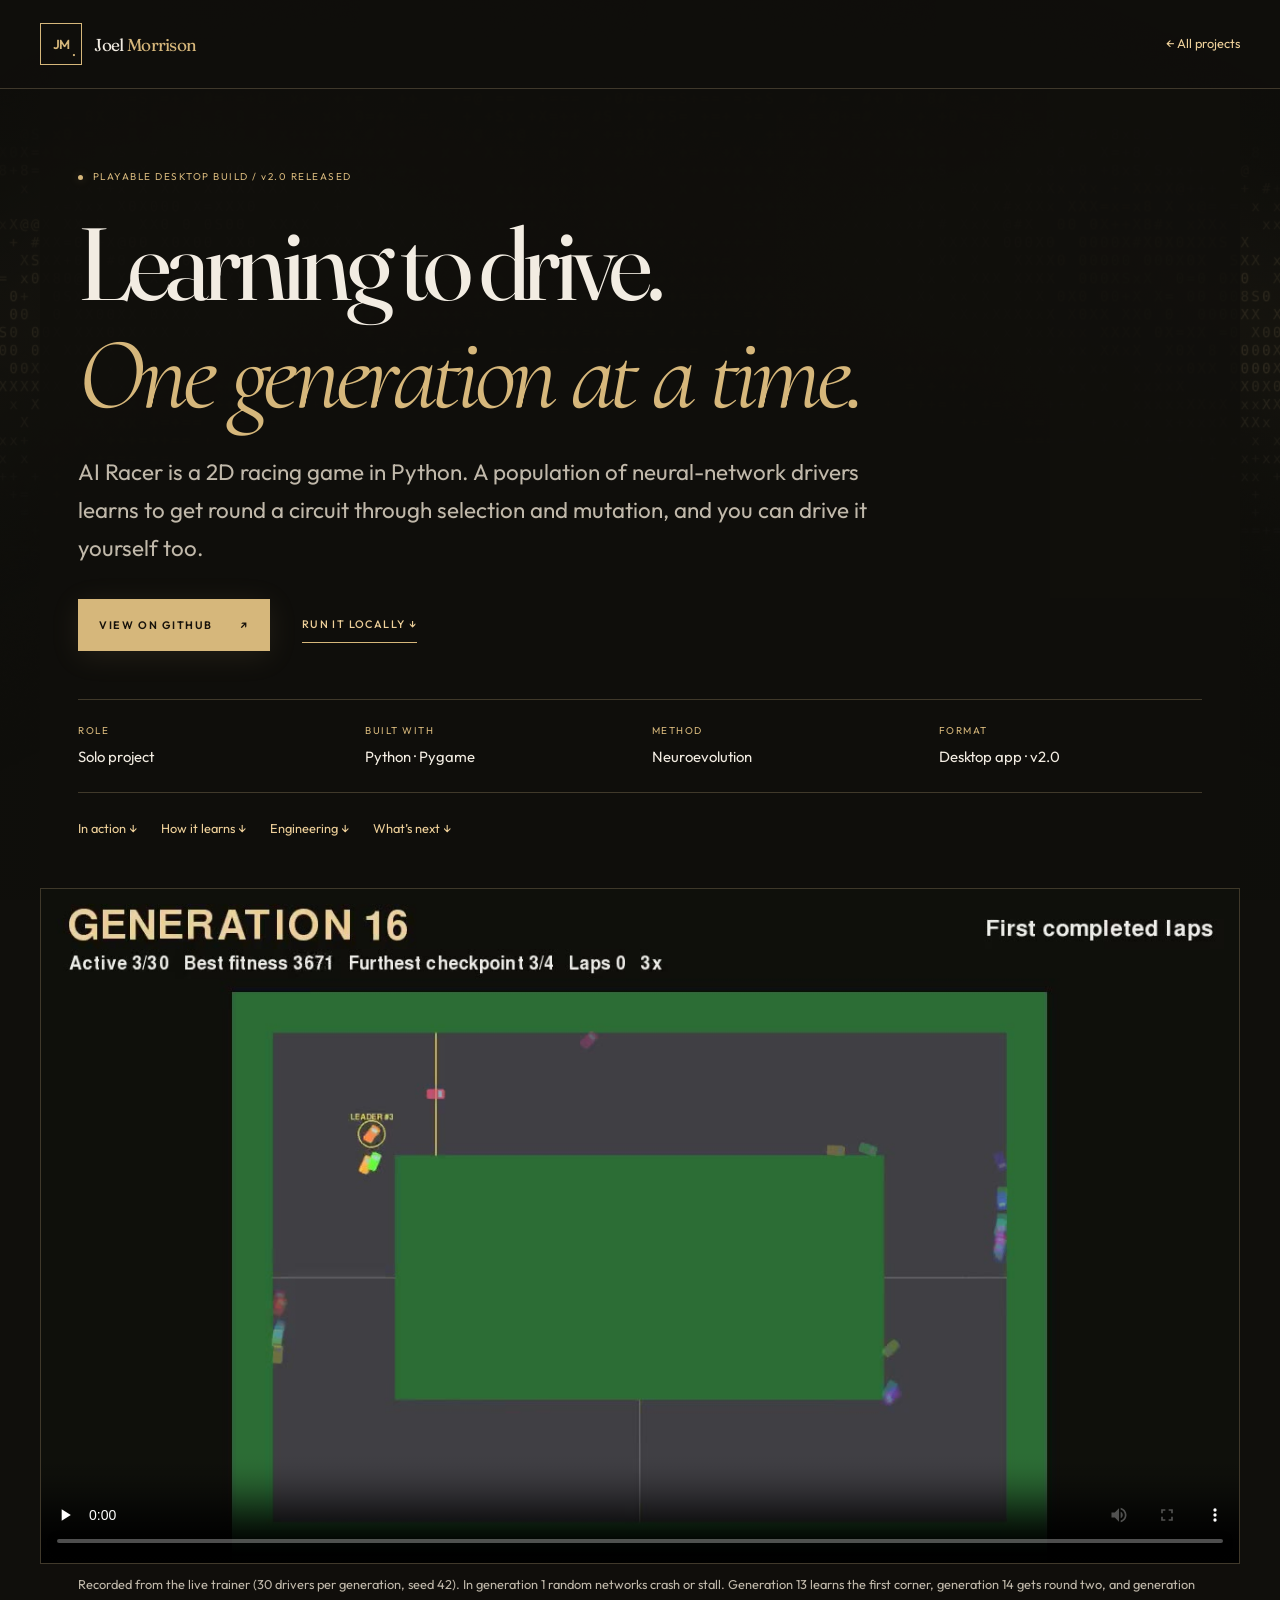
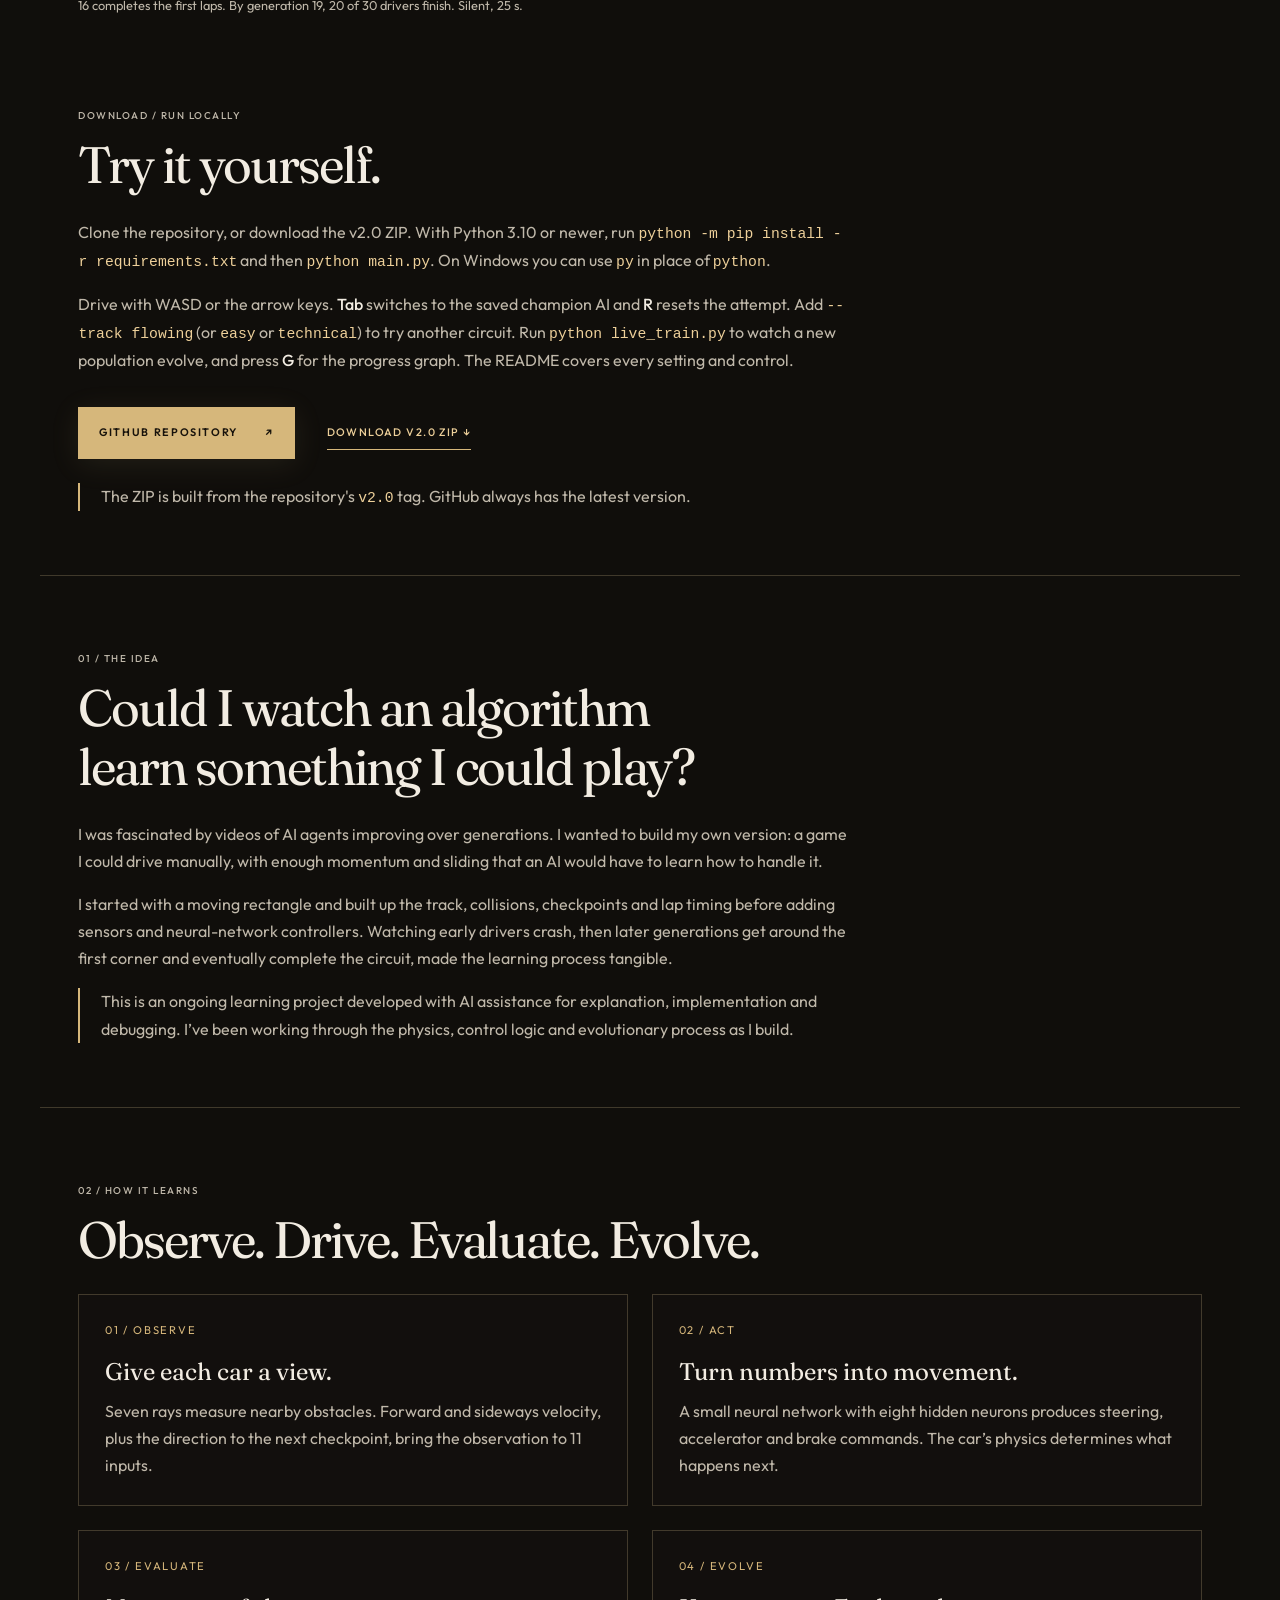
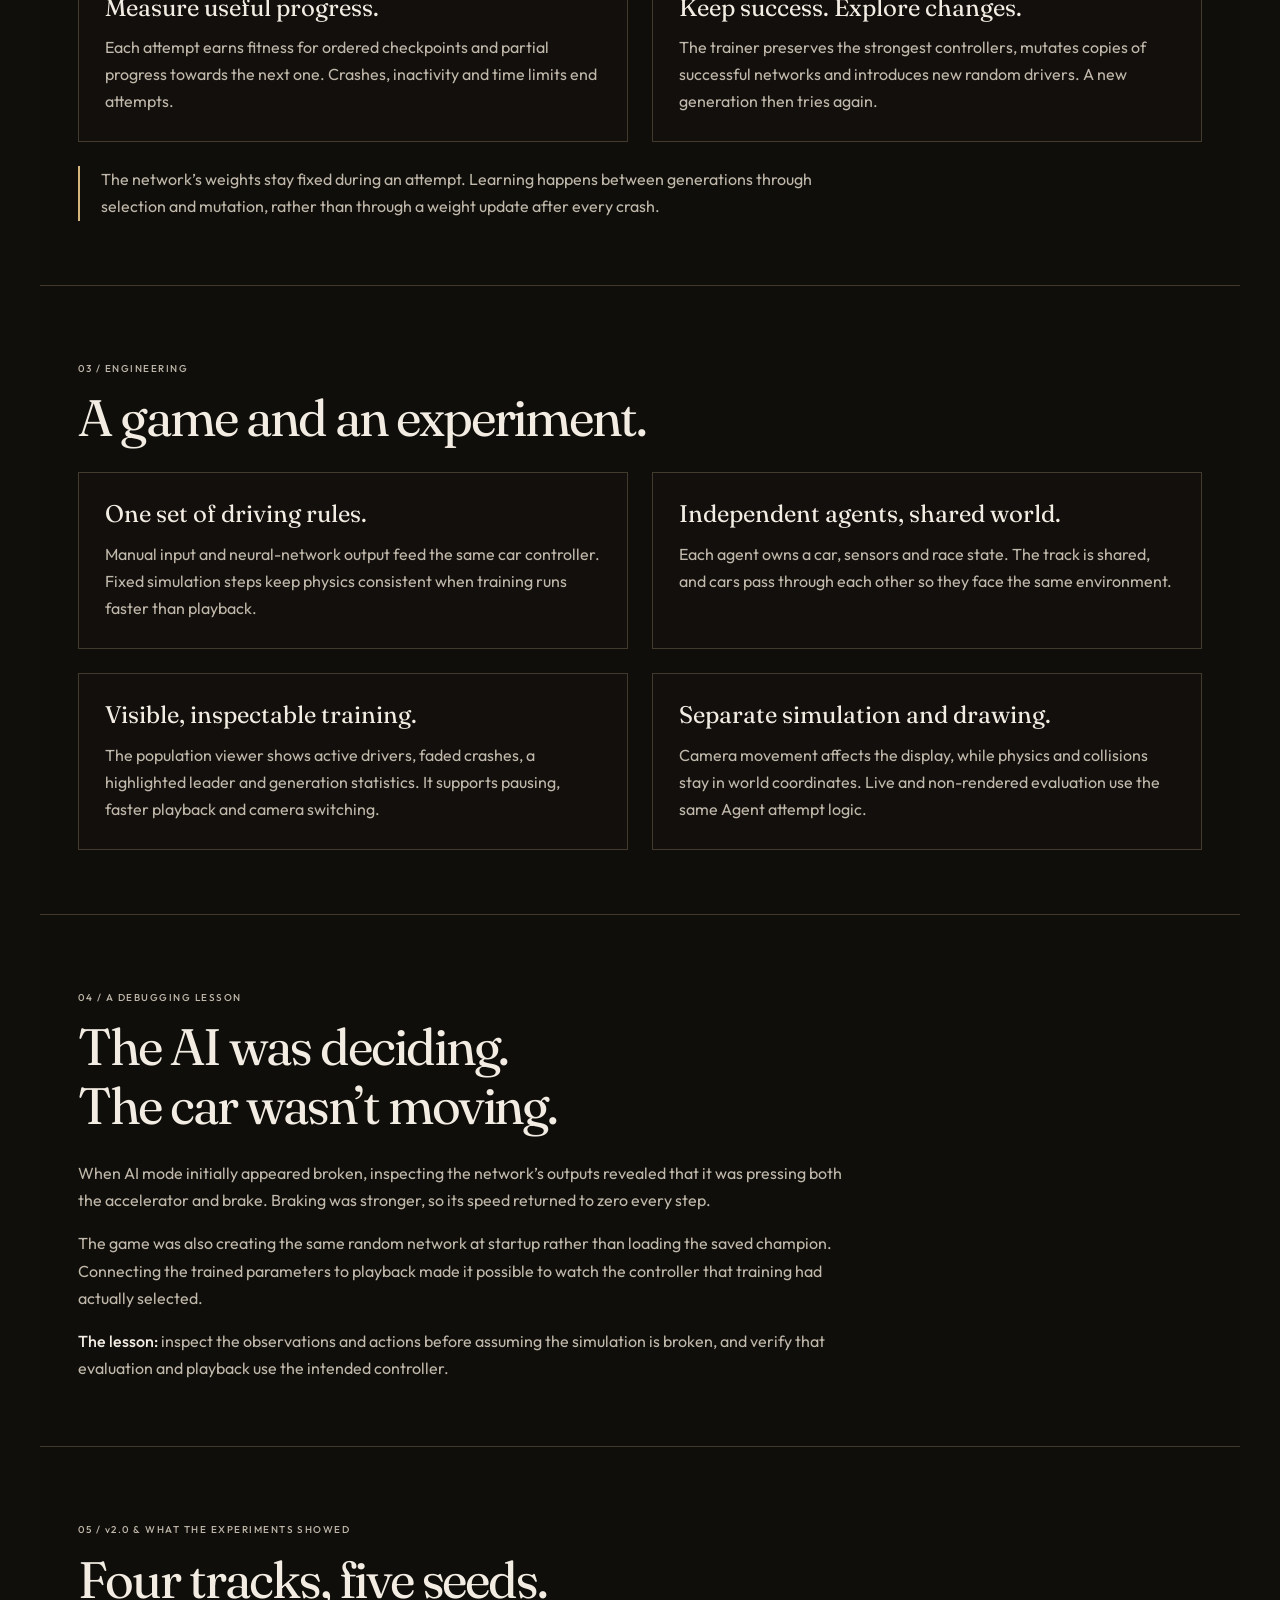
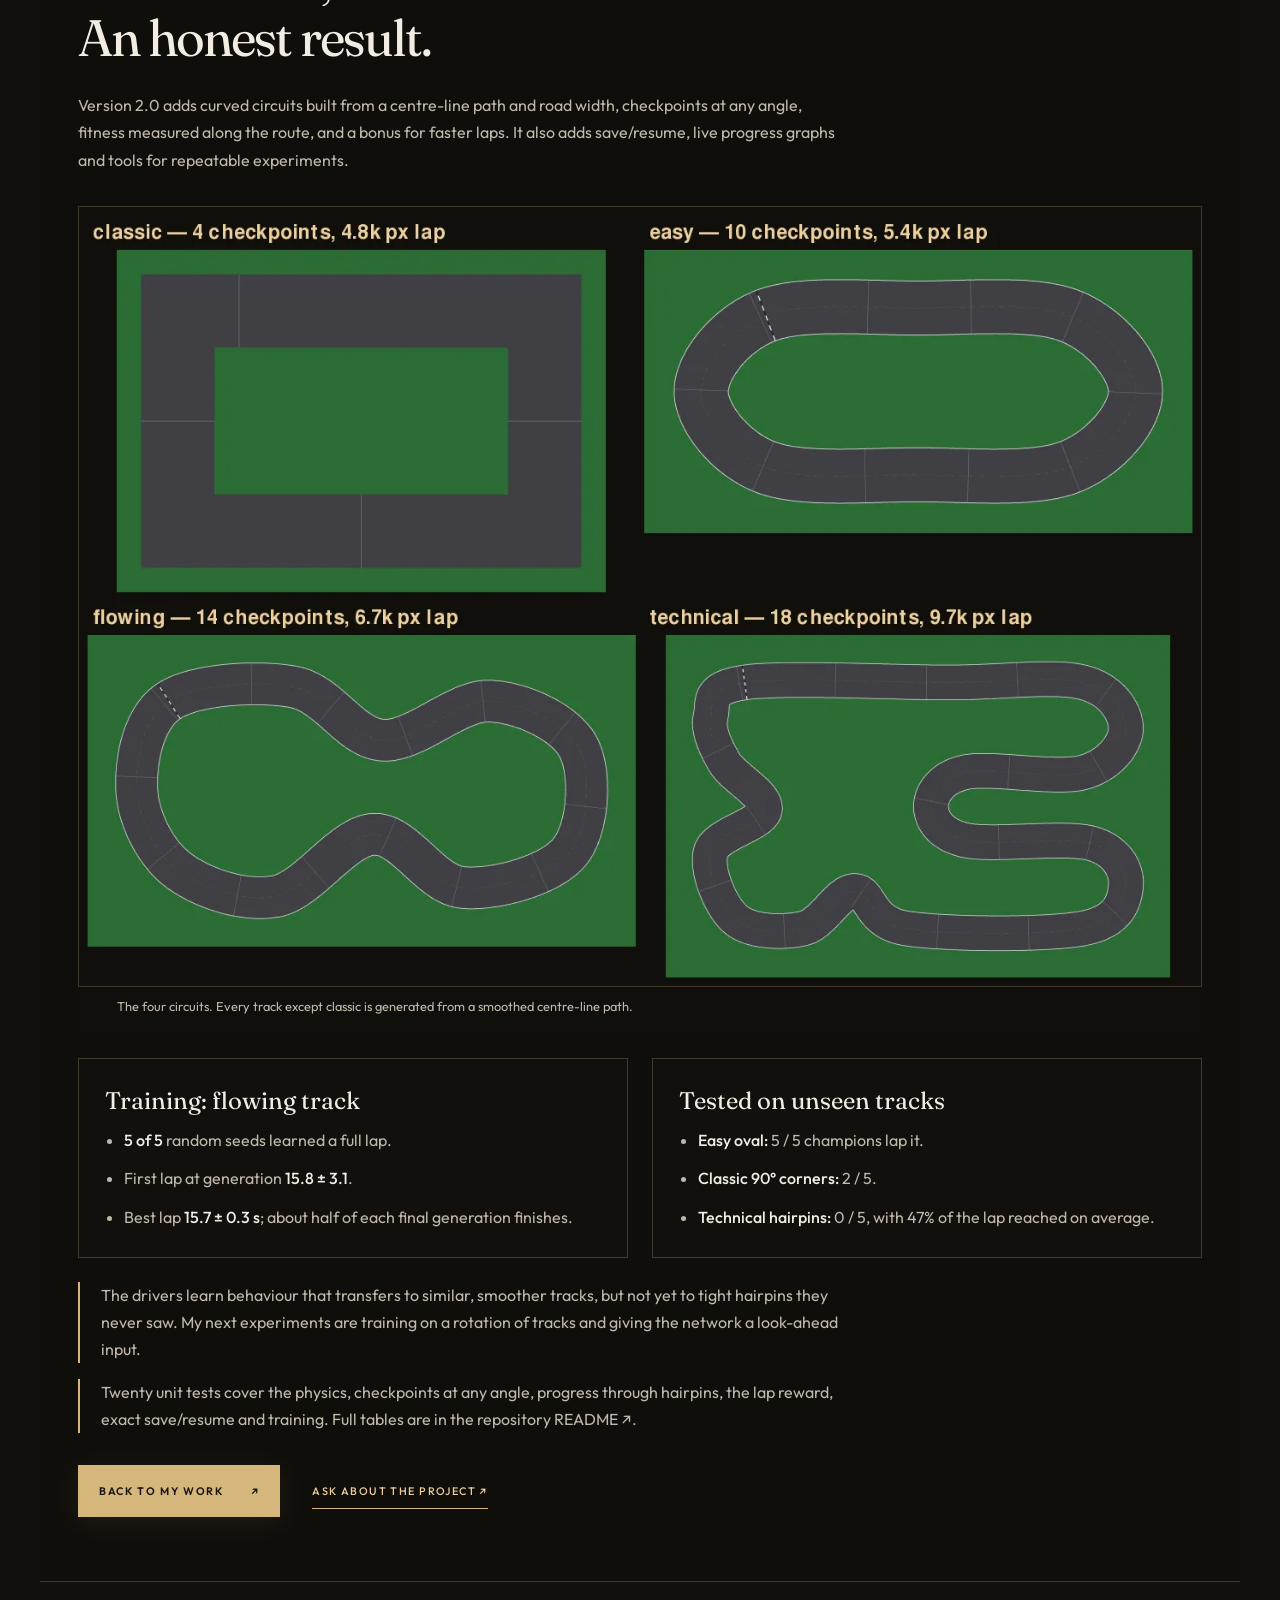
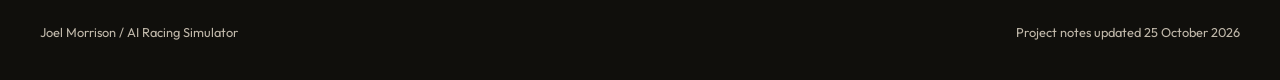
==== commit 355854c2: "Portfolio" ====
--- a/ai-racing.html
+++ b/ai-racing.html
@@ -5,13 +5,15 @@
   <meta name="viewport" content="width=device-width, initial-scale=1">
   <meta name="theme-color" content="#100f0c">
   <title>AI Racing Simulator — Joel Morrison</title>
-  <meta name="description" content="A Python racing simulator with custom driving physics, neural-network drivers and live evolutionary training. An ongoing project by Joel Morrison.">
+  <meta name="description" content="A Python racing game where neural-network drivers learn four circuits through neuroevolution, tested across five random seeds and unseen tracks. A project by Joel Morrison.">
   <link rel="canonical" href="https://joelmorrison121-cpu.github.io/ai-racing.html">
   <meta property="og:type" content="website">
   <meta property="og:title" content="AI Racing Simulator — Joel Morrison">
   <meta property="og:description" content="From random decisions to completing a circuit: a work-in-progress experiment in neuroevolution.">
   <meta property="og:url" content="https://joelmorrison121-cpu.github.io/ai-racing.html">
-  <meta property="og:image" content="https://joelmorrison121-cpu.github.io/ai-racing-training.png">
+  <meta property="og:image" content="https://joelmorrison121-cpu.github.io/ai-racer-demo-poster.jpg">
+  <meta property="og:image:width" content="1280">
+  <meta property="og:image:height" content="720">
   <meta name="twitter:card" content="summary_large_image">
   <link rel="icon" type="image/svg+xml" href="favicon.svg">
   <link rel="preconnect" href="https://fonts.googleapis.com">
@@ -19,8 +21,11 @@
   <link href="https://fonts.googleapis.com/css2?family=Cormorant+Garamond:ital,wght@0,500;1,500&family=Fraunces:opsz,wght@9..144,400;9..144,500&family=Outfit:wght@400;500;600&display=swap" rel="stylesheet">
   <link rel="stylesheet" href="styles.css">
   <link rel="stylesheet" href="projects.css">
+  <script src="gradient-ascii.js" defer></script>
+  <script src="main.js" defer></script>
 </head>
 <body class="case-page">
+  <div id="ascii-root" aria-hidden="true"></div>
   <a class="skip-link" href="#main">Skip to content</a>
   <header class="case-header"><div class="wrap">
     <a class="wordmark" href="index.html" aria-label="Joel Morrison, home"><span class="wordmark-mark" aria-hidden="true">JM<span>.</span></span><span>Joel <em>Morrison</em></span></a>
@@ -28,29 +33,29 @@
   </div></header>
   <main class="wrap" id="main">
     <section class="case-hero" aria-labelledby="project-title">
-      <p class="project-state"><span class="state-dot" aria-hidden="true"></span> PLAYABLE DESKTOP BUILD / ONGOING UPDATES</p>
+      <p class="project-state"><span class="state-dot" aria-hidden="true"></span> PLAYABLE DESKTOP BUILD / v2.0 RELEASED</p>
       <h1 id="project-title">Learning to drive.<br><em>One generation at a time.</em></h1>
-      <p class="case-note">The actual Python/Pygame CE source is available below, with a local desktop demo. All ten supplied physics, race, rendering and training tests passed in the local headless check. This is not a browser-hosted game.</p>
-      <p class="case-lede">AI Racing is a 2D simulator where a population of neural-network drivers learns to navigate a circuit through selection and mutation.</p>
+      <p class="case-lede">AI Racer is a 2D racing game in Python. A population of neural-network drivers learns to get round a circuit through selection and mutation, and you can drive it yourself too.</p>
+      <div class="hero-actions"><a class="button button-primary" href="https://github.com/joelmorrison121-cpu/AI_racer" target="_blank" rel="noopener noreferrer">View on GitHub <span aria-hidden="true">↗</span></a><a class="text-link" href="#run-locally">Run it locally ↓</a></div>
       <dl class="case-facts">
-        <div><dt>Project</dt><dd>AI Racing Simulator</dd></div>
+        <div><dt>Role</dt><dd>Solo project</dd></div>
         <div><dt>Built with</dt><dd>Python · Pygame</dd></div>
         <div><dt>Method</dt><dd>Neuroevolution</dd></div>
-        <div><dt>Format</dt><dd>Desktop application</dd></div>
+        <div><dt>Format</dt><dd>Desktop app · v2.0</dd></div>
       </dl>
       <nav class="case-nav" aria-label="Project sections"><a href="#in-action">In action ↓</a><a href="#how-it-works">How it learns ↓</a><a href="#engineering">Engineering ↓</a><a href="#next">What’s next ↓</a></nav>
     </section>
     <figure class="case-figure" id="in-action">
-      <video controls preload="none" poster="ai-racer-local.png" width="1000" height="700"><source src="ai-racer-demo.mp4" type="video/mp4"><p><a href="ai-racer-demo.mp4">Download the desktop demo</a></p></video>
-      <figcaption>15-second silent capture of the unchanged supplied application, using its existing saved-champion AI mode. Local desktop/headless capture, not browser gameplay.</figcaption>
+      <video controls preload="none" poster="ai-racer-demo-poster.jpg" width="1280" height="720" playsinline><source src="ai-racer-demo.mp4" type="video/mp4"><p><a href="ai-racer-demo.mp4">Download the training demo (MP4)</a></p></video>
+      <figcaption>Recorded from the live trainer (30 drivers per generation, seed 42). In generation 1 random networks crash or stall. Generation 13 learns the first corner, generation 14 gets round two, and generation 16 completes the first laps. By generation 19, 20 of 30 drivers finish. Silent, 25 s.</figcaption>
     </figure>
     <section class="case-section" id="run-locally" aria-labelledby="run-title">
       <p class="section-index">DOWNLOAD / RUN LOCALLY</p>
-      <h2 id="run-title">Try the actual build.</h2>
-      <p>Download and extract the source ZIP. With Python 3.12 available, open a terminal in its <code>ai-racer</code> folder, run <code>python -m pip install -r requirements.txt</code>, then <code>python main.py</code>. Windows users can use <code>py</code> instead of <code>python</code>.</p>
-      <p>WASD or the arrow keys drive manually; Tab switches to the supplied champion AI; R resets the attempt. Run <code>python live_train.py</code> to watch evolution. The included README explains training, saved champions and tests.</p>
-      <div class="hero-actions"><a class="button button-primary" href="ai-racer-source.zip" download>Download source ZIP <span aria-hidden="true">↓</span></a></div>
-      <p class="case-note">No public game repository or browser port is claimed. The clean archive excludes cached bytecode and duplicate run folders; game source is unchanged. It remains an evolving desktop project.</p>
+      <h2 id="run-title">Try it yourself.</h2>
+      <p>Clone the repository, or download the v2.0 ZIP. With Python 3.10 or newer, run <code>python -m pip install -r requirements.txt</code> and then <code>python main.py</code>. On Windows you can use <code>py</code> in place of <code>python</code>.</p>
+      <p>Drive with WASD or the arrow keys. <strong>Tab</strong> switches to the saved champion AI and <strong>R</strong> resets the attempt. Add <code>--track flowing</code> (or <code>easy</code> or <code>technical</code>) to try another circuit. Run <code>python live_train.py</code> to watch a new population evolve, and press <strong>G</strong> for the progress graph. The README covers every setting and control.</p>
+      <div class="hero-actions"><a class="button button-primary" href="https://github.com/joelmorrison121-cpu/AI_racer" target="_blank" rel="noopener noreferrer">GitHub repository <span aria-hidden="true">↗</span></a><a class="text-link" href="ai-racer-source.zip" download>Download v2.0 ZIP ↓</a></div>
+      <p class="case-note">The ZIP is built from the repository's <code>v2.0</code> tag. GitHub always has the latest version.</p>
     </section>
     <section class="case-section" aria-labelledby="idea-title">
       <p class="section-index">01 / THE IDEA</p>
@@ -88,14 +93,16 @@
       <p><strong>The lesson:</strong> inspect the observations and actions before assuming the simulation is broken, and verify that evaluation and playback use the intended controller.</p>
     </section>
     <section class="case-section" id="next" aria-labelledby="next-title">
-      <p class="section-index">05 / CURRENT STATE &amp; NEXT STEPS</p>
-      <h2 id="next-title">A working circuit.<br>More questions to explore.</h2>
+      <p class="section-index">05 / v2.0 &amp; WHAT THE EXPERIMENTS SHOWED</p>
+      <h2 id="next-title">Four tracks, five seeds.<br>An honest result.</h2>
+      <p>Version 2.0 adds curved circuits built from a centre-line path and road width, checkpoints at any angle, fitness measured along the route, and a bonus for faster laps. It also adds save/resume, live progress graphs and tools for repeatable experiments.</p>
+      <figure class="case-figure"><img src="ai-racer-tracks.webp" width="1310" height="910" loading="lazy" alt="The four AI Racer circuits: classic rectangle, easy oval, flowing S-bends and a technical track with hairpins."><figcaption>The four circuits. Every track except classic is generated from a smoothed centre-line path.</figcaption></figure>
       <div class="case-grid">
-        <article class="case-box"><h3>Working now</h3><ul class="case-list"><li>Manual driving with momentum and adjustable grip.</li><li>Mask collisions, directional checkpoints and lap timing.</li><li>Neural-network control and evolutionary training.</li><li>Live population view, saved champions and training history.</li></ul></article>
-        <article class="case-box"><h3>Next experiments</h3><ul class="case-list"><li>Curved circuits and more varied corner layouts.</li><li>Fitness measured along the course’s centre line.</li><li>A reward for faster completed laps.</li><li>Evaluation on tracks the network has never trained on.</li></ul></article>
+        <article class="case-box"><h3>Training: flowing track</h3><ul class="case-list"><li><strong>5 of 5</strong> random seeds learned a full lap.</li><li>First lap at generation <strong>15.8 ± 3.1</strong>.</li><li>Best lap <strong>15.7 ± 0.3 s</strong>; about half of each final generation finishes.</li></ul></article>
+        <article class="case-box"><h3>Tested on unseen tracks</h3><ul class="case-list"><li><strong>Easy oval:</strong> 5 / 5 champions lap it.</li><li><strong>Classic 90° corners:</strong> 2 / 5.</li><li><strong>Technical hairpins:</strong> 0 / 5, with 47% of the lap reached on average.</li></ul></article>
       </div>
-      <p class="case-note">Drivers have completed the current circuit in my training runs. I haven’t yet established performance across unseen tracks or multiple training seeds; that’s part of the next evaluation work.</p>
-      <p class="case-note">Source inspection and the ten-test local run support the architecture and core mechanics described here. They do not establish generalisation, laptop performance or production readiness. A public GitHub repository is still to be created.</p>
+      <p class="case-note">The drivers learn behaviour that transfers to similar, smoother tracks, but not yet to tight hairpins they never saw. My next experiments are training on a rotation of tracks and giving the network a look-ahead input.</p>
+      <p class="case-note">Twenty unit tests cover the physics, checkpoints at any angle, progress through hairpins, the lap reward, exact save/resume and training. Full tables are in the <a href="https://github.com/joelmorrison121-cpu/AI_racer#results-at-a-glance" target="_blank" rel="noopener noreferrer">repository README ↗</a>.</p>
       <div class="hero-actions"><a class="button button-primary" href="index.html#projects">Back to my work <span aria-hidden="true">↗</span></a><a class="text-link" href="mailto:joelmorrison121@gmail.com">Ask about the project ↗</a></div>
     </section>
   </main>
--- a/styles.css
+++ b/styles.css
@@ -3,7 +3,7 @@
 
 :root {
   color-scheme: dark;
-  --bg: #0b0e18;
+  --bg: #100f0c;
   --paper: #f3eee5;
   --ink: #f2ece2;
   --muted: #c0b8aa;
@@ -36,10 +36,18 @@
 .skip-link { position: fixed; top: -6rem; left: 1rem; z-index: 300; padding: 0.65rem 1rem; background: var(--brass-light); color: #17120b; font-weight: 600; }
 .skip-link:focus { top: 1rem; }
 
-/* The full-document GradientASCII field is blue/cyan; dark scrims protect copy.
+/* The full-document GradientASCII field uses original warm ink/brown/brass tones; dark scrims protect copy.
    A static gradient remains visible without JavaScript or WebGL2. */
-#ascii-root { position: fixed; inset: 0; z-index: 0; pointer-events: none; overflow: hidden; background: radial-gradient(ellipse at 65% 25%, #233e6c, #0b0e18 78%); }
-#ascii-root::after { content: ""; position: absolute; inset: 0; background: linear-gradient(90deg, rgba(5, 8, 19, 0.62), rgba(5, 8, 19, 0.12) 90%), linear-gradient(rgba(5, 8, 19, 0.16), transparent 45%); }
+#ascii-root { position: fixed; inset: 0; z-index: 0; pointer-events: none; overflow: hidden; background: radial-gradient(ellipse at 65% 25%, #51402a, #100f0c 78%); }
+/* Keep the main hero's upper edge quieter; the AI Racer page retains the full field. */
+body.home-page #ascii-root {
+  -webkit-mask-image: linear-gradient(to bottom, transparent 0 15vh, #000 30vh, #000 100%);
+  mask-image: linear-gradient(to bottom, transparent 0 15vh, #000 30vh, #000 100%);
+}
+/* The renderer supplies its own gradient. Do not add a smooth CSS wash underneath
+   its transparent characters; the renderer's fallback handles WebGL failure. */
+#ascii-root:has(> .gradient-ascii-canvas) { background: var(--bg); }
+#ascii-root::after { content: ""; position: absolute; inset: 0; background: linear-gradient(90deg, rgba(16, 15, 12, 0.3), rgba(16, 15, 12, 0.02) 90%); }
 #ascii-root canvas { display: block; width: 100%; height: 100%; }
 #click-spark-canvas { position: fixed; inset: 0; width: 100%; height: 100%; z-index: 250; pointer-events: none; }
 main, .site-footer { position: relative; z-index: 1; }
@@ -60,7 +68,7 @@
 
 /* Staggered menu: native transitions reproduce the supplied layered timeline. */
 .staggered-menu-wrapper { position: fixed; inset: 0; z-index: 100; pointer-events: none; }
-.staggered-menu-header { position: absolute; inset: 0 0 auto; height: 5.5rem; padding: 0 max(2.5rem, calc((100vw - 1240px) / 2)); display: flex; align-items: center; justify-content: space-between; gap: 1rem; z-index: 20; border-bottom: 1px solid var(--line); background: rgba(16, 15, 12, 0.78); backdrop-filter: blur(10px); transition: background 0.35s, border-color 0.35s; }
+.staggered-menu-header { position: absolute; inset: 0 0 auto; height: 5.5rem; padding: 0 max(2.5rem, calc((100vw - 1240px) / 2)); display: flex; align-items: center; justify-content: space-between; gap: 1rem; z-index: 20; border-bottom: 1px solid var(--line); background: rgba(16, 15, 12, 0.78); backdrop-filter: none; transition: background 0.35s, border-color 0.35s; }
 .staggered-menu-header > a, .staggered-menu-header > button { pointer-events: auto; }
 .header-context { font-size: 0.62rem; letter-spacing: 0.2em; color: var(--muted); }
 .header-context > span { margin-left: 1.4rem; color: var(--brass); }
@@ -185,12 +193,12 @@
 .discipline-ribbon span { font-size: 0.8rem; letter-spacing: 0.19em; color: var(--brass-light); }
 .discipline-ribbon span:nth-child(even) { font-size: 1.5rem; color: var(--brass); }
 
-/* All sections are transparent: the live waves are the full-document backdrop.
+/* All sections are transparent: ASCII is the full-document backdrop.
    Only local reading surfaces get a translucent dark fill. */
 .section { padding-block: clamp(5rem, 8vw, 8rem); scroll-margin-top: 4.5rem; border-bottom: 1px solid var(--line); background: transparent; }
 .about-copy, .project-details, .skills-grid article, .experience-item {
-  backdrop-filter: blur(14px);
-  -webkit-backdrop-filter: blur(14px);
+  backdrop-filter: none;
+  -webkit-backdrop-filter: none;
 }
 .section-heading { display: grid; grid-template-columns: 24% minmax(0, 1fr); gap: 2rem; margin-bottom: 3.5rem; }
 .section-index { padding-top: 0.7rem; color: var(--brass); font-size: 0.62rem; font-weight: 500; letter-spacing: 0.15em; }
@@ -258,7 +266,7 @@
 .experience-item p { max-width: 60ch; margin-top: 0.8rem; color: var(--muted); font-size: 0.91rem; }
 .experience-arrow { color: var(--brass); font-size: 1.5rem; }
 
-/* A luminous, warm-on-dark closing section still shows the waves behind it. */
+/* A luminous, warm-on-dark closing section keeps the ASCII field visible. */
 .contact-wrap { display: grid; grid-template-columns: 24% minmax(0, 1fr); gap: 2rem; }
 .contact-flower { display: block; margin-top: 2.5rem; color: var(--brass); font: 400 8rem/1 var(--font-display); opacity: 0.7; }
 .contact-kicker { margin-bottom: 1.5rem; color: var(--brass); font-size: 0.6rem; letter-spacing: 0.15em; }
@@ -389,45 +397,47 @@
 .hero-socials a:hover { border-color: var(--brass-light); }
 .hero-description { max-width: 48ch; color: var(--ink); }
 .portfolio-project { margin-top: 2rem; }
-.project-capture { margin: 0; padding: 1.5rem; display: flex; flex-direction: column; justify-content: center; gap: 1.4rem; background: rgba(9,13,24,.68); }
+.project-capture { margin: 0; padding: 1.5rem; display: flex; flex-direction: column; justify-content: center; gap: 1.4rem; background: rgba(12, 11, 8,.68); }
 .project-capture img { display: block; width: 100%; height: auto; border: 1px solid rgba(214,183,123,.25); }
 .project-capture figcaption { font-size: .72rem; color: var(--muted); line-height: 1.65; }
+.project-capture video { display: block; width: 100%; height: auto; border: 1px solid rgba(214,183,123,.25); background: #000; }
+.project-note a { color: var(--brass-light); text-decoration: underline; text-underline-offset: 3px; }
 .project-details h3 { margin-top: 1.5rem; }
 .project-details > .text-link { margin-top: 1.4rem; }
 .project-details .project-note { width: 100%; margin-top: auto; }
 .project-links { display: flex; flex-wrap: wrap; gap: 1rem 1.5rem; margin-top: 1.5rem; }
-.demo-disclosure { width: 100%; margin-block: 1.2rem; border: 1px solid var(--line); background: rgba(9,13,24,.65); }
+.demo-disclosure { width: 100%; margin-block: 1.2rem; border: 1px solid var(--line); background: rgba(12, 11, 8,.65); }
 .demo-disclosure summary { display: flex; justify-content: space-between; align-items: center; gap: 1rem; padding: .7rem 1rem; cursor: pointer; color: var(--brass-light); font-size: .78rem; }
 .demo-disclosure video { width: 100%; height: auto; display: block; }
 .demo-disclosure p { font-size: .7rem; padding: .7rem 1rem; color: var(--muted); }
 .hackathon-projects { display: grid; grid-template-columns: 1fr 1fr; margin-top: 2rem; border: 1px solid var(--line); }
-.hackathon-projects article { padding: 2rem; background: rgba(9,13,24,.68); }
+.hackathon-projects article { padding: 2rem; background: rgba(12, 11, 8,.68); }
 .hackathon-projects article + article { border-left: 1px solid var(--line); }
 .hackathon-projects h3 { font-size: 2.4rem; margin: .8rem 0; }
 .hackathon-projects p:not(.project-state) { color: var(--muted); font-size: .9rem; }
 .hackathon-projects .project-event { color: var(--brass-light); margin-top: 1rem; }
 .hackathon-projects .evidence-note { border-top: 1px solid var(--line); padding-top: 1rem; margin-top: 1rem; font-size: .75rem; }
 .skill-evidence { border-top: 1px solid var(--line); }
-.skill-evidence li { display: grid; grid-template-columns: 24% minmax(0,1fr) auto; gap: 1.5rem; padding: 1.3rem 1.2rem; border-bottom: 1px solid var(--line); background: rgba(9,13,24,.7); align-items: baseline; }
+.skill-evidence li { display: grid; grid-template-columns: 24% minmax(0,1fr) auto; gap: 1.5rem; padding: 1.3rem 1.2rem; border-bottom: 1px solid var(--line); background: rgba(12, 11, 8,.7); align-items: baseline; }
 .skill-evidence strong { font-weight: 500; color: var(--ink); }
 .skill-evidence a { font-size: .85rem; color: var(--brass-light); text-underline-offset: .25rem; }
 .skill-evidence a:hover { text-decoration: underline; }
 .skill-evidence li > span { font-size: .6rem; text-transform: uppercase; letter-spacing: .06em; color: var(--muted); }
-.section-heading > div { background: rgba(5,8,19,.48); padding: 1.3rem 1.6rem; border-left: 1px solid var(--line); }
-.education-record { margin-left: calc(24% + 2rem); padding: 2.3rem; background: rgba(9,13,24,.72); border: 1px solid var(--line); }
+.section-heading > div { background: rgba(16, 15, 12,.48); padding: 1.3rem 1.6rem; border-left: 1px solid var(--line); }
+.education-record { margin-left: calc(24% + 2rem); padding: 2.3rem; background: rgba(12, 11, 8,.72); border: 1px solid var(--line); }
 .education-record h3 { margin: 1rem 0 .8rem; font-size: clamp(1.65rem,3vw,2.6rem); line-height: 1.3; letter-spacing: -.04em; }
 .education-record h3 span { color: var(--brass-light); }
 .education-record p:not(.project-state) { color: var(--muted); font-size: .9rem; }
 .education-record h4 { margin: 1.8rem 0 .8rem; font-size: .63rem; font-weight: 500; letter-spacing: .12em; text-transform: uppercase; color: var(--brass); }
 .module-list { display: flex; flex-wrap: wrap; gap: .5rem; margin-bottom: 1.5rem; }
 .module-list li { border: 1px solid var(--line); padding: .4rem .75rem; font-size: .78rem; }
-.certification { display: flex; align-items: center; gap: 2rem; margin: 2rem 0 0 calc(24% + 2rem); padding: 2rem; border: 1px solid var(--line); background: rgba(9,13,24,.72); }
+.certification { display: flex; align-items: center; gap: 2rem; margin: 2rem 0 0 calc(24% + 2rem); padding: 2rem; border: 1px solid var(--line); background: rgba(12, 11, 8,.72); }
 .certification-mark { flex-shrink: 0; width: 4rem; height: 4rem; display: grid; place-items: center; position: relative; border: 1px solid var(--brass); font: 400 2.8rem/1 var(--font-display); color: var(--brass-light); }
 .certification-mark span { position: absolute; bottom: -.35rem; right: -.45rem; background: var(--bg); padding: .1rem .3rem; font: 400 .6rem var(--font-body); }
 .certification h3 { margin-top: .4rem; font-size: 1.65rem; line-height: 1.3; }
 .certification p:not(.project-state) { margin-top: .4rem; color: var(--muted); font-size: .75rem; }
 .certification .text-link { margin-left: auto; flex-shrink: 0; }
-.activity-summary { margin-top: 2rem; margin-left: calc(24% + 2rem); padding: 1.5rem 2rem; border: 1px solid var(--line); background: rgba(9,13,24,.7); }
+.activity-summary { margin-top: 2rem; margin-left: calc(24% + 2rem); padding: 1.5rem 2rem; border: 1px solid var(--line); background: rgba(12, 11, 8,.7); }
 .activity-summary h3 { margin-top: .5rem; font-size: 1.8rem; }
 .activity-summary p:not(.project-state) { margin-top: .7rem; font-size: .87rem; color: var(--muted); }
 .activity-summary a { color: var(--brass-light); text-decoration: underline; text-underline-offset: 3px; }
--- a/projects.css
+++ b/projects.css
@@ -4,8 +4,8 @@
 .racing-image-link { display: block; border: 1px solid var(--line); box-shadow: 0 16px 40px #0005; }
 .racing-image-link img { display: block; width: 100%; height: auto; }
 .racing-cta { margin-top: 1.5rem; }
-.case-page { background: radial-gradient(ellipse at top right, #302719, var(--bg) 65%); }
-.case-header { position: relative; z-index: 2; border-bottom: 1px solid var(--line); }
+.case-page { background: var(--bg); }
+.case-header { position: relative; z-index: 2; border-bottom: 1px solid var(--line); background: rgba(16, 15, 12, 0.85); }
 .case-header .wrap { display: flex; justify-content: space-between; align-items: center; gap: 1rem; min-height: 88px; }
 .case-header a:last-child { font-size: .8rem; color: var(--brass-light); }
 .case-hero { padding-block: 5rem 3rem; }
@@ -33,7 +33,7 @@
 .case-list li + li { margin-top: .7rem; }
 .case-note { margin-top: 1.5rem; border-left: 2px solid var(--brass); padding-left: 1.3rem; }
 .case-section .tag-list { margin-top: 1rem; }
-.case-footer { padding-block: 2.5rem; display: flex; justify-content: space-between; gap: 1rem; color: var(--muted); font-size: .8rem; }
+.case-footer { position: relative; z-index: 1; padding-block: 2.5rem; display: flex; justify-content: space-between; gap: 1rem; color: var(--muted); font-size: .8rem; }
 @media (max-width: 740px) {
   .racing-art { min-height: 0; }
   .case-hero { padding-top: 3rem; }
@@ -43,3 +43,13 @@
   .case-box { padding: 1.2rem; }
   .case-footer { flex-direction: column; }
 }
+
+/* Readability: on the case study the ASCII field sits behind long-form text,
+   so dim it and give text blocks a solid backing. */
+body.case-page #ascii-root { opacity: .45; }
+.case-hero, .case-section, .case-figure figcaption { position: relative; z-index: 1; }
+.case-hero, .case-section { background: rgba(16, 15, 12, 0.88); padding-inline: clamp(1rem, 3vw, 2.5rem); }
+.case-figure { position: relative; z-index: 1; }
+.case-figure figcaption { background: rgba(16, 15, 12, 0.88); padding: .6rem clamp(1rem, 3vw, 2.5rem) 1rem; margin-top: 0; }
+.case-hero code, .case-section code { color: var(--brass-light); font-size: .92em; }
+.case-section .case-figure { margin-block: 2rem 1.5rem; }
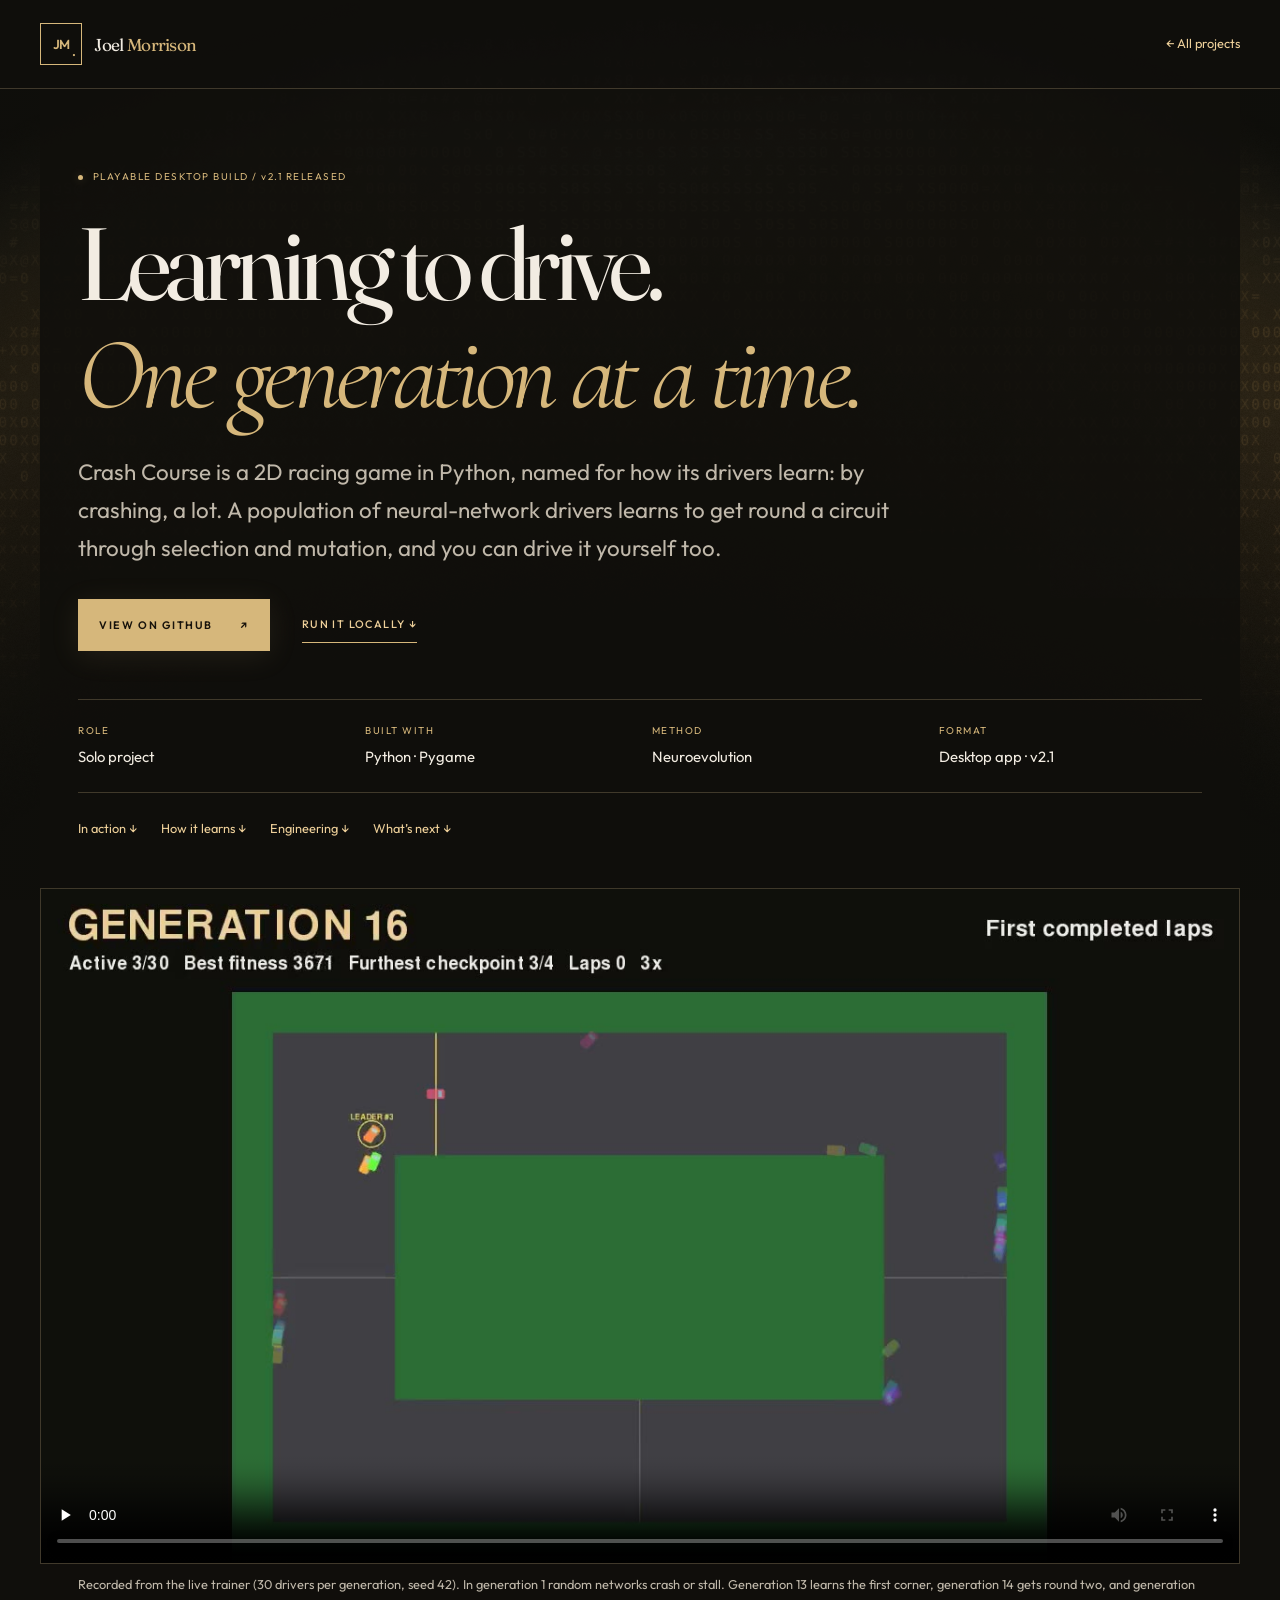
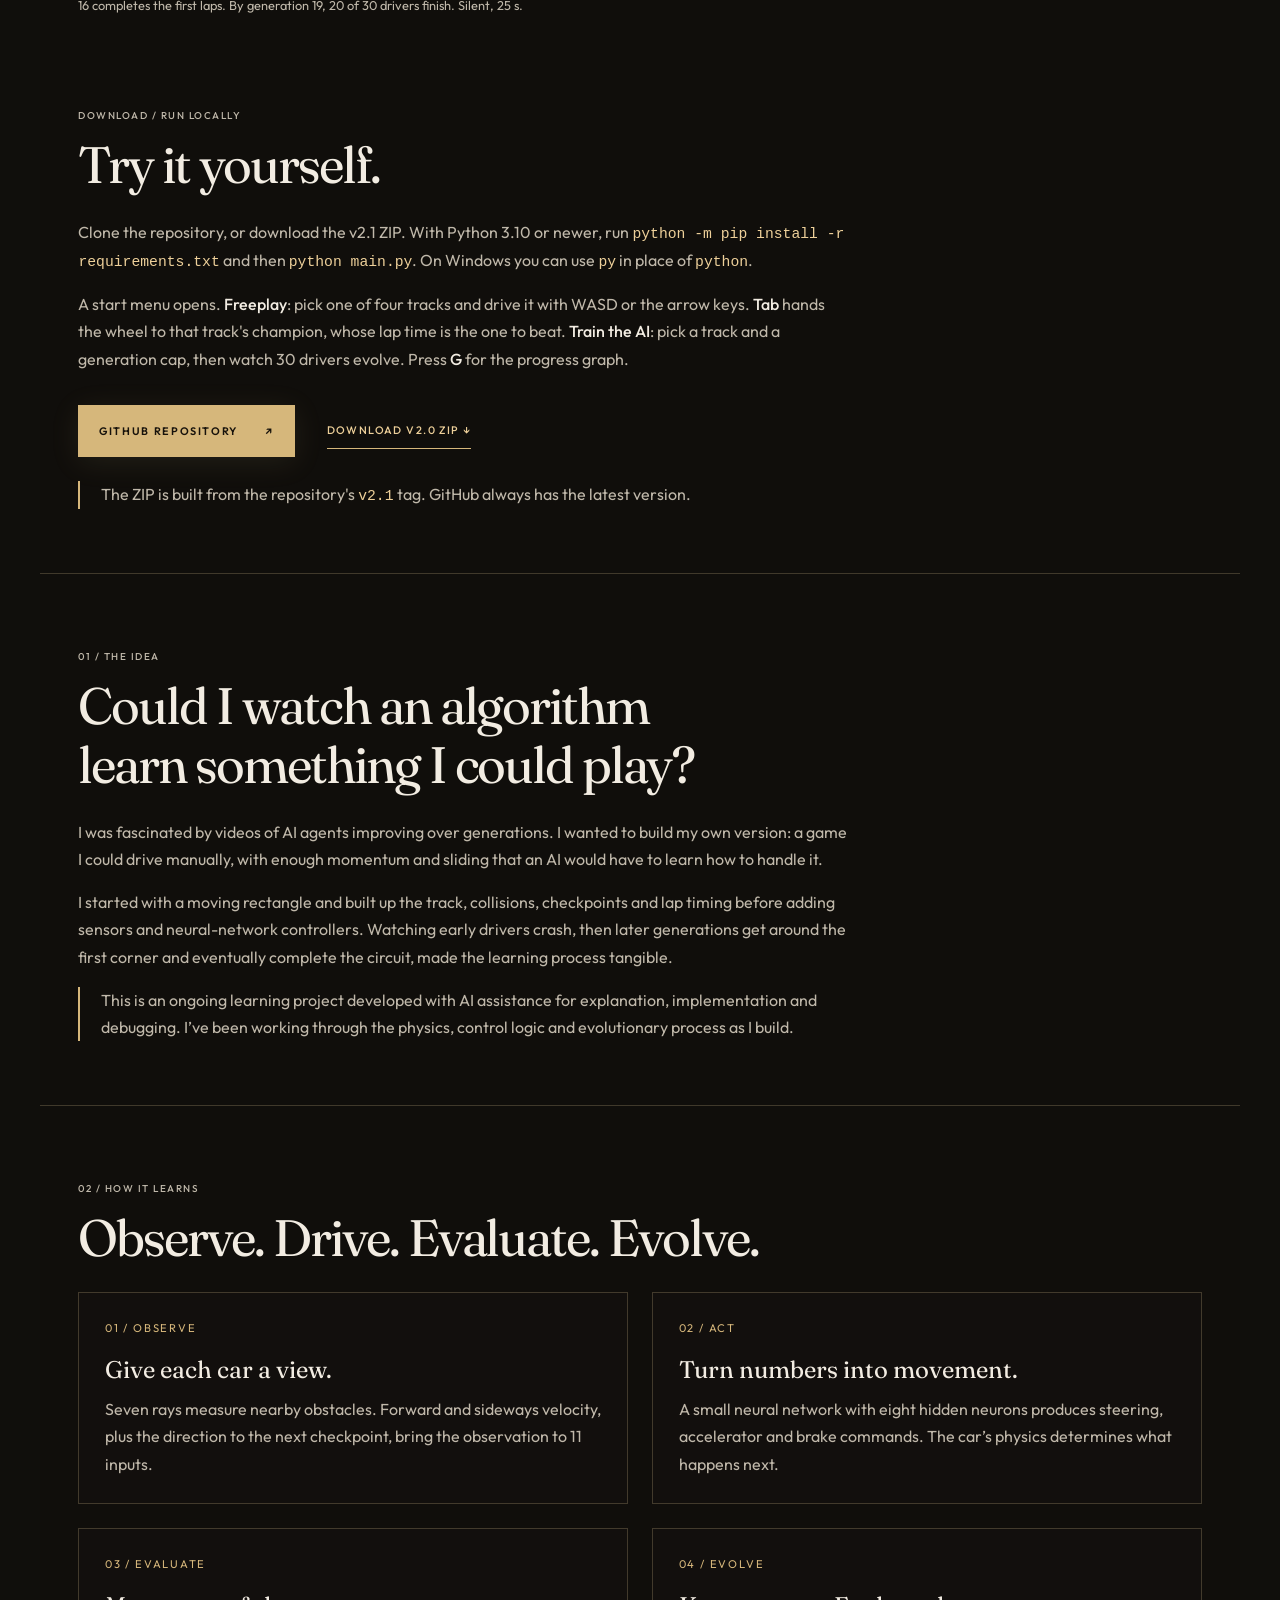
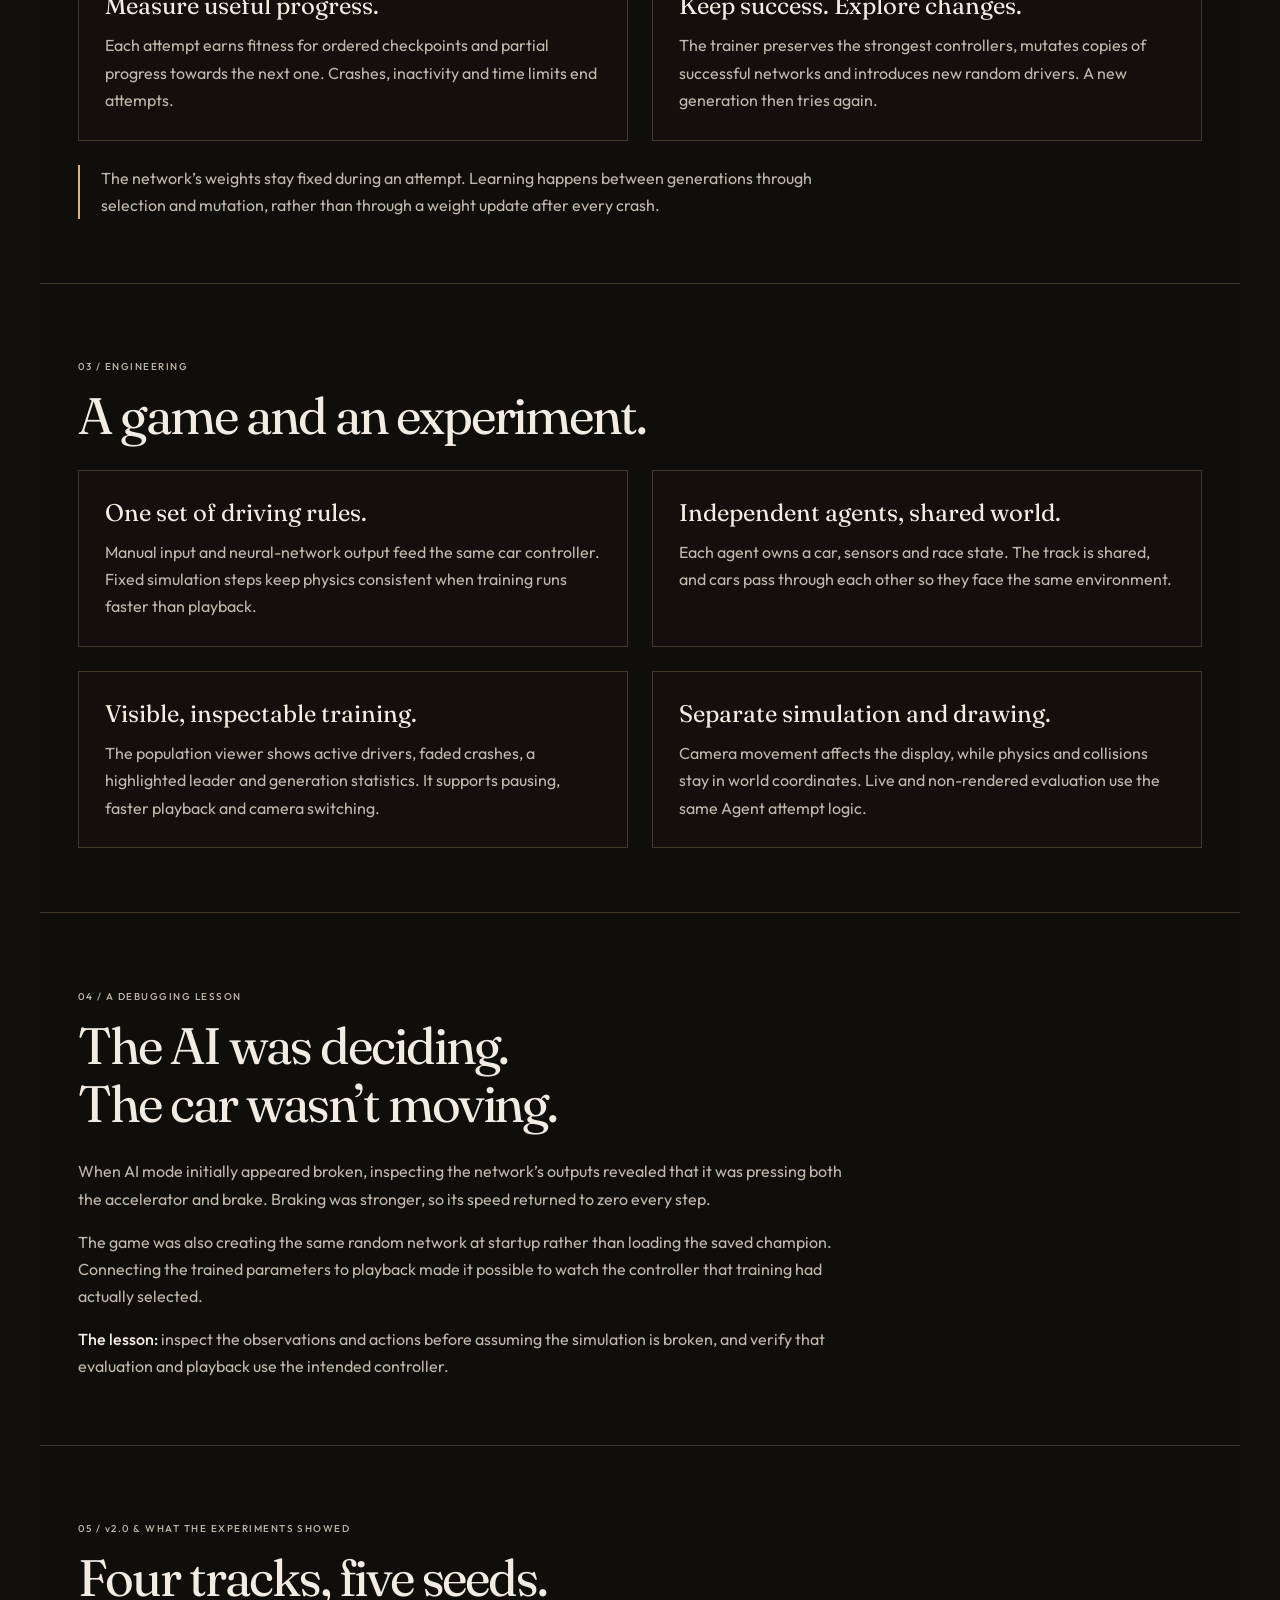
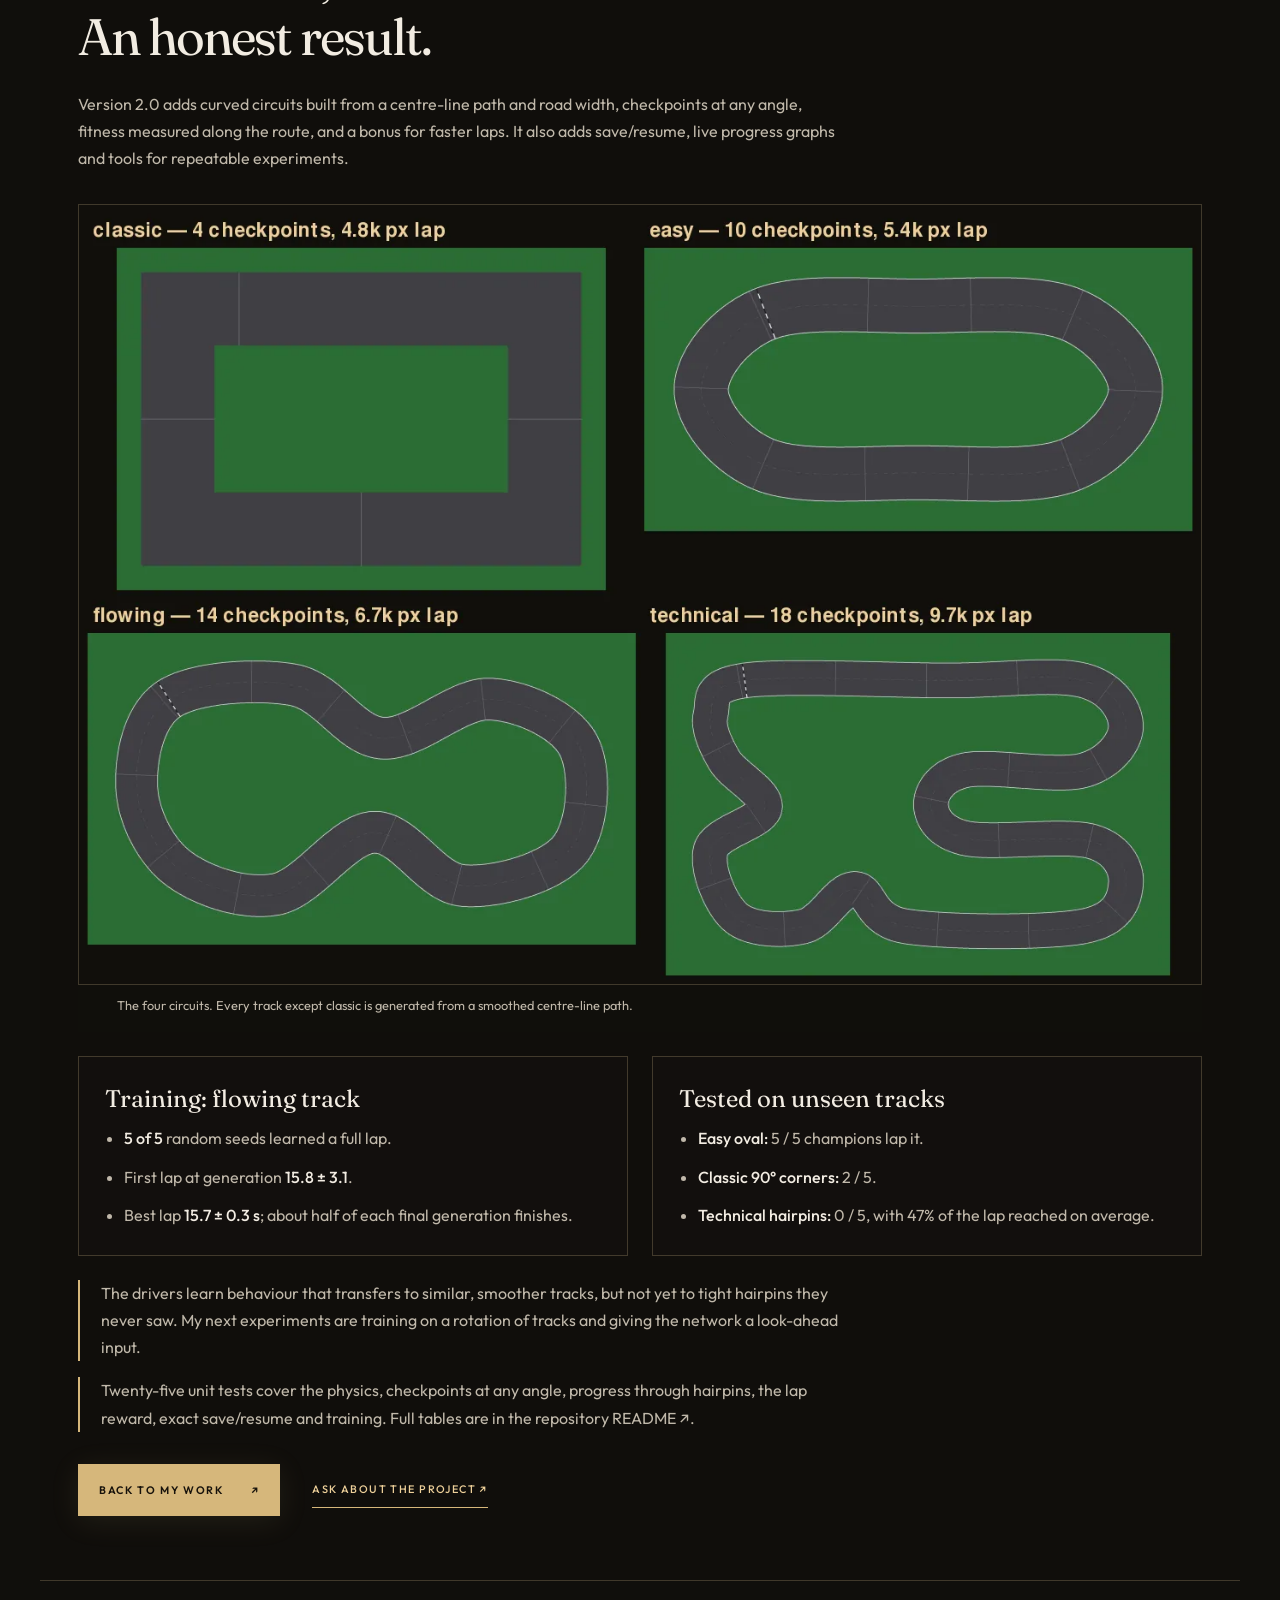
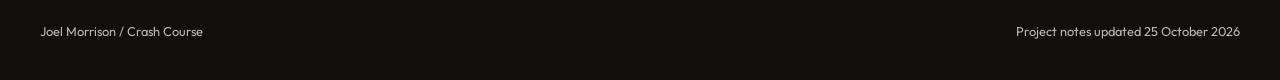
==== commit 15e6c81b: "Rename AI Racer to Crash Course" ====
--- a/ai-racing.html
+++ b/ai-racing.html
@@ -2,110 +2,13 @@
 <html lang="en">
 <head>
   <meta charset="utf-8">
-  <meta name="viewport" content="width=device-width, initial-scale=1">
-  <meta name="theme-color" content="#100f0c">
-  <title>AI Racing Simulator — Joel Morrison</title>
-  <meta name="description" content="A Python racing game where neural-network drivers learn four circuits through neuroevolution, tested across five random seeds and unseen tracks. A project by Joel Morrison.">
-  <link rel="canonical" href="https://joelmorrison121-cpu.github.io/ai-racing.html">
-  <meta property="og:type" content="website">
-  <meta property="og:title" content="AI Racing Simulator — Joel Morrison">
-  <meta property="og:description" content="From random decisions to completing a circuit: a work-in-progress experiment in neuroevolution.">
-  <meta property="og:url" content="https://joelmorrison121-cpu.github.io/ai-racing.html">
-  <meta property="og:image" content="https://joelmorrison121-cpu.github.io/ai-racer-demo-poster.jpg">
-  <meta property="og:image:width" content="1280">
-  <meta property="og:image:height" content="720">
-  <meta name="twitter:card" content="summary_large_image">
-  <link rel="icon" type="image/svg+xml" href="favicon.svg">
-  <link rel="preconnect" href="https://fonts.googleapis.com">
-  <link rel="preconnect" href="https://fonts.gstatic.com" crossorigin>
-  <link href="https://fonts.googleapis.com/css2?family=Cormorant+Garamond:ital,wght@0,500;1,500&family=Fraunces:opsz,wght@9..144,400;9..144,500&family=Outfit:wght@400;500;600&display=swap" rel="stylesheet">
-  <link rel="stylesheet" href="styles.css">
-  <link rel="stylesheet" href="projects.css">
-  <script src="gradient-ascii.js" defer></script>
-  <script src="main.js" defer></script>
+  <title>Crash Course — Joel Morrison</title>
+  <meta name="robots" content="noindex">
+  <link rel="canonical" href="https://joelmorrison121-cpu.github.io/crash-course.html">
+  <meta http-equiv="refresh" content="0; url=crash-course.html">
+  <script>location.replace('crash-course.html' + location.hash);</script>
 </head>
-<body class="case-page">
-  <div id="ascii-root" aria-hidden="true"></div>
-  <a class="skip-link" href="#main">Skip to content</a>
-  <header class="case-header"><div class="wrap">
-    <a class="wordmark" href="index.html" aria-label="Joel Morrison, home"><span class="wordmark-mark" aria-hidden="true">JM<span>.</span></span><span>Joel <em>Morrison</em></span></a>
-    <a href="index.html#projects">← All projects</a>
-  </div></header>
-  <main class="wrap" id="main">
-    <section class="case-hero" aria-labelledby="project-title">
-      <p class="project-state"><span class="state-dot" aria-hidden="true"></span> PLAYABLE DESKTOP BUILD / v2.0 RELEASED</p>
-      <h1 id="project-title">Learning to drive.<br><em>One generation at a time.</em></h1>
-      <p class="case-lede">AI Racer is a 2D racing game in Python. A population of neural-network drivers learns to get round a circuit through selection and mutation, and you can drive it yourself too.</p>
-      <div class="hero-actions"><a class="button button-primary" href="https://github.com/joelmorrison121-cpu/AI_racer" target="_blank" rel="noopener noreferrer">View on GitHub <span aria-hidden="true">↗</span></a><a class="text-link" href="#run-locally">Run it locally ↓</a></div>
-      <dl class="case-facts">
-        <div><dt>Role</dt><dd>Solo project</dd></div>
-        <div><dt>Built with</dt><dd>Python · Pygame</dd></div>
-        <div><dt>Method</dt><dd>Neuroevolution</dd></div>
-        <div><dt>Format</dt><dd>Desktop app · v2.0</dd></div>
-      </dl>
-      <nav class="case-nav" aria-label="Project sections"><a href="#in-action">In action ↓</a><a href="#how-it-works">How it learns ↓</a><a href="#engineering">Engineering ↓</a><a href="#next">What’s next ↓</a></nav>
-    </section>
-    <figure class="case-figure" id="in-action">
-      <video controls preload="none" poster="ai-racer-demo-poster.jpg" width="1280" height="720" playsinline><source src="ai-racer-demo.mp4" type="video/mp4"><p><a href="ai-racer-demo.mp4">Download the training demo (MP4)</a></p></video>
-      <figcaption>Recorded from the live trainer (30 drivers per generation, seed 42). In generation 1 random networks crash or stall. Generation 13 learns the first corner, generation 14 gets round two, and generation 16 completes the first laps. By generation 19, 20 of 30 drivers finish. Silent, 25 s.</figcaption>
-    </figure>
-    <section class="case-section" id="run-locally" aria-labelledby="run-title">
-      <p class="section-index">DOWNLOAD / RUN LOCALLY</p>
-      <h2 id="run-title">Try it yourself.</h2>
-      <p>Clone the repository, or download the v2.0 ZIP. With Python 3.10 or newer, run <code>python -m pip install -r requirements.txt</code> and then <code>python main.py</code>. On Windows you can use <code>py</code> in place of <code>python</code>.</p>
-      <p>Drive with WASD or the arrow keys. <strong>Tab</strong> switches to the saved champion AI and <strong>R</strong> resets the attempt. Add <code>--track flowing</code> (or <code>easy</code> or <code>technical</code>) to try another circuit. Run <code>python live_train.py</code> to watch a new population evolve, and press <strong>G</strong> for the progress graph. The README covers every setting and control.</p>
-      <div class="hero-actions"><a class="button button-primary" href="https://github.com/joelmorrison121-cpu/AI_racer" target="_blank" rel="noopener noreferrer">GitHub repository <span aria-hidden="true">↗</span></a><a class="text-link" href="ai-racer-source.zip" download>Download v2.0 ZIP ↓</a></div>
-      <p class="case-note">The ZIP is built from the repository's <code>v2.0</code> tag. GitHub always has the latest version.</p>
-    </section>
-    <section class="case-section" aria-labelledby="idea-title">
-      <p class="section-index">01 / THE IDEA</p>
-      <h2 id="idea-title">Could I watch an algorithm<br>learn something I could play?</h2>
-      <p>I was fascinated by videos of AI agents improving over generations. I wanted to build my own version: a game I could drive manually, with enough momentum and sliding that an AI would have to learn how to handle it.</p>
-      <p>I started with a moving rectangle and built up the track, collisions, checkpoints and lap timing before adding sensors and neural-network controllers. Watching early drivers crash, then later generations get around the first corner and eventually complete the circuit, made the learning process tangible.</p>
-      <p class="case-note">This is an ongoing learning project developed with AI assistance for explanation, implementation and debugging. I’ve been working through the physics, control logic and evolutionary process as I build.</p>
-    </section>
-    <section class="case-section" id="how-it-works" aria-labelledby="learning-title">
-      <p class="section-index">02 / HOW IT LEARNS</p>
-      <h2 id="learning-title">Observe. Drive. Evaluate. Evolve.</h2>
-      <div class="case-grid">
-        <article class="case-box"><span class="step-index">01 / OBSERVE</span><h3>Give each car a view.</h3><p>Seven rays measure nearby obstacles. Forward and sideways velocity, plus the direction to the next checkpoint, bring the observation to 11 inputs.</p></article>
-        <article class="case-box"><span class="step-index">02 / ACT</span><h3>Turn numbers into movement.</h3><p>A small neural network with eight hidden neurons produces steering, accelerator and brake commands. The car’s physics determines what happens next.</p></article>
-        <article class="case-box"><span class="step-index">03 / EVALUATE</span><h3>Measure useful progress.</h3><p>Each attempt earns fitness for ordered checkpoints and partial progress towards the next one. Crashes, inactivity and time limits end attempts.</p></article>
-        <article class="case-box"><span class="step-index">04 / EVOLVE</span><h3>Keep success. Explore changes.</h3><p>The trainer preserves the strongest controllers, mutates copies of successful networks and introduces new random drivers. A new generation then tries again.</p></article>
-      </div>
-      <p class="case-note">The network’s weights stay fixed during an attempt. Learning happens between generations through selection and mutation, rather than through a weight update after every crash.</p>
-    </section>
-    <section class="case-section" id="engineering" aria-labelledby="engineering-title">
-      <p class="section-index">03 / ENGINEERING</p>
-      <h2 id="engineering-title">A game and an experiment.</h2>
-      <div class="case-grid">
-        <article class="case-box"><h3>One set of driving rules.</h3><p>Manual input and neural-network output feed the same car controller. Fixed simulation steps keep physics consistent when training runs faster than playback.</p></article>
-        <article class="case-box"><h3>Independent agents, shared world.</h3><p>Each agent owns a car, sensors and race state. The track is shared, and cars pass through each other so they face the same environment.</p></article>
-        <article class="case-box"><h3>Visible, inspectable training.</h3><p>The population viewer shows active drivers, faded crashes, a highlighted leader and generation statistics. It supports pausing, faster playback and camera switching.</p></article>
-        <article class="case-box"><h3>Separate simulation and drawing.</h3><p>Camera movement affects the display, while physics and collisions stay in world coordinates. Live and non-rendered evaluation use the same Agent attempt logic.</p></article>
-      </div>
-    </section>
-    <section class="case-section" aria-labelledby="debug-title">
-      <p class="section-index">04 / A DEBUGGING LESSON</p>
-      <h2 id="debug-title">The AI was deciding.<br>The car wasn’t moving.</h2>
-      <p>When AI mode initially appeared broken, inspecting the network’s outputs revealed that it was pressing both the accelerator and brake. Braking was stronger, so its speed returned to zero every step.</p>
-      <p>The game was also creating the same random network at startup rather than loading the saved champion. Connecting the trained parameters to playback made it possible to watch the controller that training had actually selected.</p>
-      <p><strong>The lesson:</strong> inspect the observations and actions before assuming the simulation is broken, and verify that evaluation and playback use the intended controller.</p>
-    </section>
-    <section class="case-section" id="next" aria-labelledby="next-title">
-      <p class="section-index">05 / v2.0 &amp; WHAT THE EXPERIMENTS SHOWED</p>
-      <h2 id="next-title">Four tracks, five seeds.<br>An honest result.</h2>
-      <p>Version 2.0 adds curved circuits built from a centre-line path and road width, checkpoints at any angle, fitness measured along the route, and a bonus for faster laps. It also adds save/resume, live progress graphs and tools for repeatable experiments.</p>
-      <figure class="case-figure"><img src="ai-racer-tracks.webp" width="1310" height="910" loading="lazy" alt="The four AI Racer circuits: classic rectangle, easy oval, flowing S-bends and a technical track with hairpins."><figcaption>The four circuits. Every track except classic is generated from a smoothed centre-line path.</figcaption></figure>
-      <div class="case-grid">
-        <article class="case-box"><h3>Training: flowing track</h3><ul class="case-list"><li><strong>5 of 5</strong> random seeds learned a full lap.</li><li>First lap at generation <strong>15.8 ± 3.1</strong>.</li><li>Best lap <strong>15.7 ± 0.3 s</strong>; about half of each final generation finishes.</li></ul></article>
-        <article class="case-box"><h3>Tested on unseen tracks</h3><ul class="case-list"><li><strong>Easy oval:</strong> 5 / 5 champions lap it.</li><li><strong>Classic 90° corners:</strong> 2 / 5.</li><li><strong>Technical hairpins:</strong> 0 / 5, with 47% of the lap reached on average.</li></ul></article>
-      </div>
-      <p class="case-note">The drivers learn behaviour that transfers to similar, smoother tracks, but not yet to tight hairpins they never saw. My next experiments are training on a rotation of tracks and giving the network a look-ahead input.</p>
-      <p class="case-note">Twenty unit tests cover the physics, checkpoints at any angle, progress through hairpins, the lap reward, exact save/resume and training. Full tables are in the <a href="https://github.com/joelmorrison121-cpu/AI_racer#results-at-a-glance" target="_blank" rel="noopener noreferrer">repository README ↗</a>.</p>
-      <div class="hero-actions"><a class="button button-primary" href="index.html#projects">Back to my work <span aria-hidden="true">↗</span></a><a class="text-link" href="mailto:joelmorrison121@gmail.com">Ask about the project ↗</a></div>
-    </section>
-  </main>
-  <footer class="case-footer wrap"><p>Joel Morrison / AI Racing Simulator</p><p>Project notes updated <time datetime="2026-10-25">25 October 2026</time></p></footer>
+<body style="background:#100f0c;color:#f2ece2;font-family:system-ui,sans-serif">
+  <p>AI Racer is now <a href="crash-course.html" style="color:#eed09a">Crash Course</a>.</p>
 </body>
 </html>
